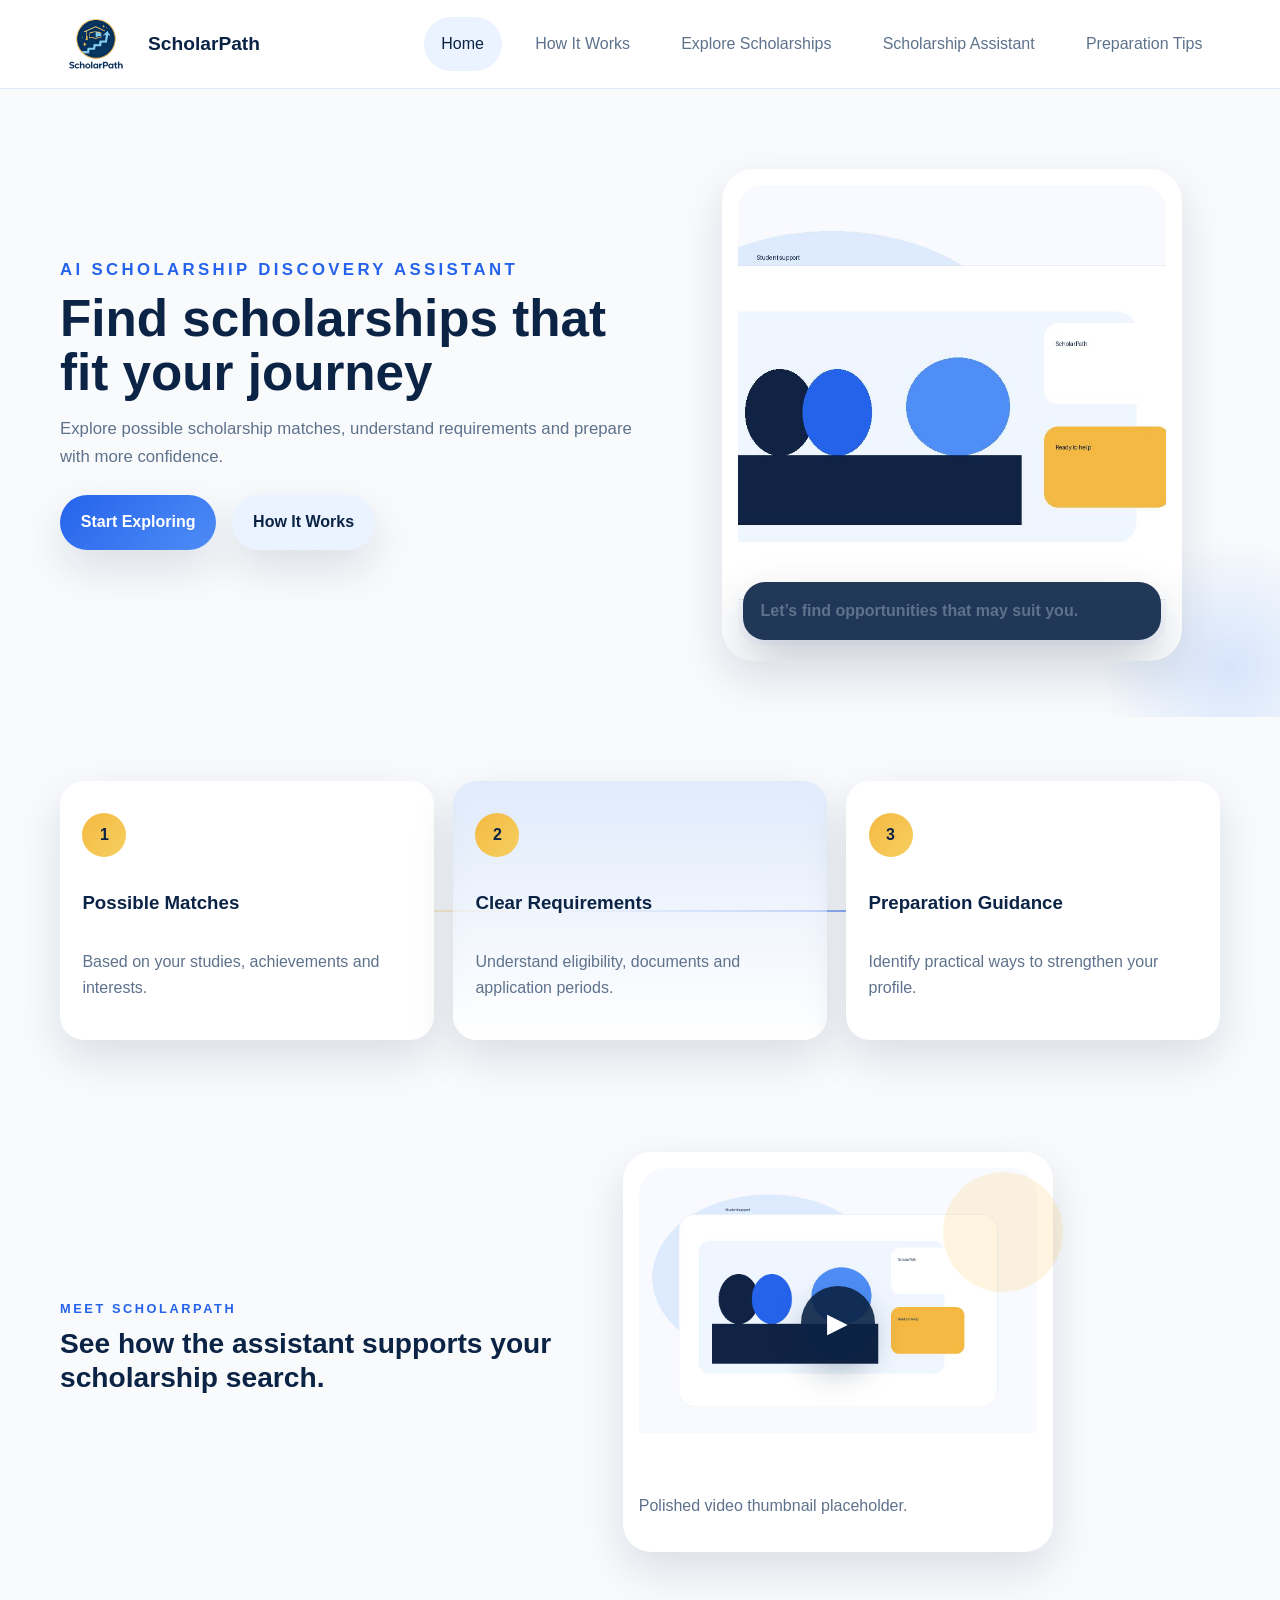
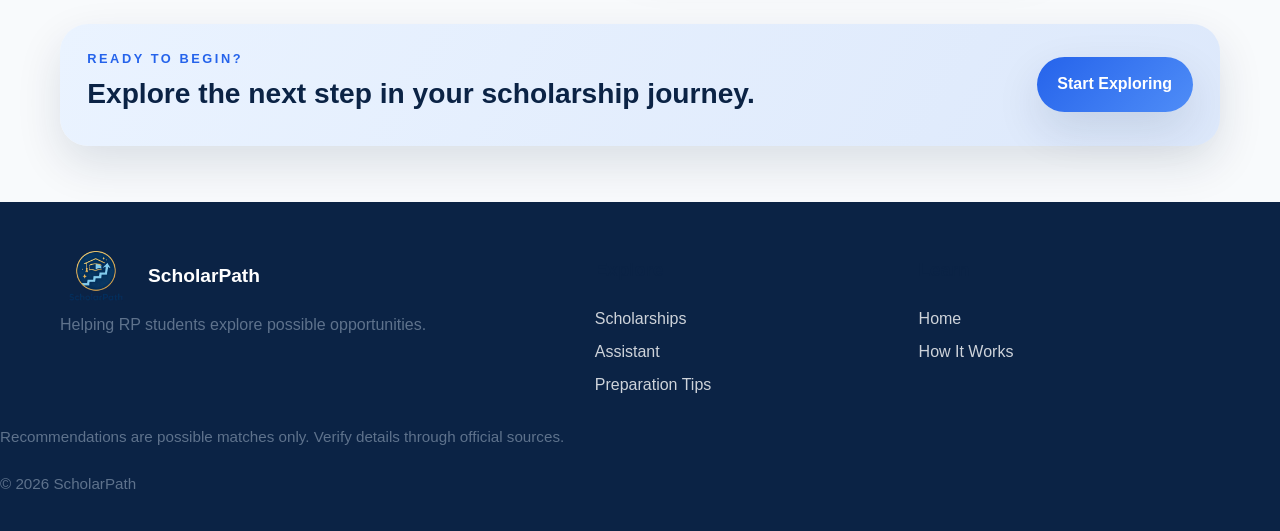
==== index.html @ 494df1a6 "Initial ScholarPath website" ====
<!DOCTYPE html>
<html lang="en">
  <head>
    <meta charset="UTF-8" />
    <meta name="viewport" content="width=device-width, initial-scale=1.0" />
    <title>ScholarPath | Home</title>
    <meta name="description" content="ScholarPath is an AI scholarship discovery assistant designed for Republic Polytechnic students." />
    <link rel="stylesheet" href="styles.css" />
  </head>
  <body>
    <a class="skip-link" href="#main-content">Skip to content</a>
    <header class="site-header">
      <div class="container nav-bar">
        <a href="index.html" class="brand" aria-label="ScholarPath home">
          <img src="assets/logo.png" alt="ScholarPath logo" />
          <span>ScholarPath</span>
        </a>
        <button class="mobile-nav-toggle" aria-label="Toggle navigation" aria-expanded="false" aria-controls="site-nav">
          <span></span><span></span><span></span>
        </button>
        <nav id="site-nav" class="site-nav" aria-label="Main navigation">
          <a href="index.html" class="active">Home</a>
          <a href="how-it-works.html">How It Works</a>
          <a href="scholarships.html">Explore Scholarships</a>
          <a href="assistant.html">Scholarship Assistant</a>
          <a href="tips.html">Preparation Tips</a>
        </nav>
      </div>
    </header>

    <main id="main-content">
      <section class="hero">
        <div class="container hero-grid">
          <div class="hero-copy reveal">
            <p class="eyebrow">AI SCHOLARSHIP DISCOVERY ASSISTANT</p>
            <h1>Find scholarships that fit your journey</h1>
            <p>Explore possible scholarship matches, understand requirements and prepare with more confidence.</p>
            <div class="hero-actions">
              <a class="btn btn-primary" href="assistant.html">Start Exploring</a>
              <a class="btn btn-secondary" href="how-it-works.html">How It Works</a>
            </div>
          </div>
          <div class="hero-media reveal">
            <div class="hero-image-card">
              <img src="assets/hero-students.jpg" alt="Students reviewing scholarship guidance in a calm learning space" />
              <div class="chat-overlay">
                <p>Let’s find opportunities that may suit you.</p>
              </div>
            </div>
          </div>
        </div>
      </section>

      <section class="section journey-section">
        <div class="container journey-flow reveal">
          <div class="journey-step">
            <span class="journey-number">1</span>
            <h3>Possible Matches</h3>
            <p>Based on your studies, achievements and interests.</p>
          </div>
          <div class="journey-step journey-highlight">
            <span class="journey-number">2</span>
            <h3>Clear Requirements</h3>
            <p>Understand eligibility, documents and application periods.</p>
          </div>
          <div class="journey-step">
            <span class="journey-number">3</span>
            <h3>Preparation Guidance</h3>
            <p>Identify practical ways to strengthen your profile.</p>
          </div>
        </div>
      </section>

      <section class="section assistant-spotlight">
        <div class="container assistant-showcase">
          <div class="assistant-copy reveal">
            <p class="eyebrow">Meet ScholarPath</p>
            <h2>See how the assistant supports your scholarship search.</h2>
          </div>
          <div class="assistant-preview-card large-preview reveal">
            <div class="preview-media video-card-placeholder">
              <img src="assets/hero-students.jpg" alt="Placeholder for ScholarPath introduction video" />
              <div class="play-button" aria-hidden="true">▶</div>
            </div>
            <div class="preview-caption">
              <p>Polished video thumbnail placeholder.</p>
            </div>
            <!-- HeyGen video embed will be inserted here -->
          </div>
        </div>
      </section>

      <section class="section cta-section">
        <div class="container cta-panel reveal">
          <div>
            <p class="eyebrow">Ready to begin?</p>
            <h2>Explore the next step in your scholarship journey.</h2>
          </div>
          <a class="btn btn-primary" href="assistant.html">Start Exploring</a>
        </div>
      </section>
    </main>

    <footer class="site-footer">
      <div class="container footer-content">
        <div class="footer-brand">
          <a href="index.html" class="brand brand-footer" aria-label="ScholarPath home">
            <img src="assets/logo.png" alt="ScholarPath logo" />
            <span>ScholarPath</span>
          </a>
          <p>Helping RP students explore possible opportunities.</p>
        </div>
        <div class="footer-links">
          <h3>Explore</h3>
          <a href="scholarships.html">Scholarships</a>
          <a href="assistant.html">Assistant</a>
          <a href="tips.html">Preparation Tips</a>
        </div>
        <div class="footer-links">
          <h3>Learn</h3>
          <a href="index.html">Home</a>
          <a href="how-it-works.html">How It Works</a>
        </div>
      </div>
      <div class="footer-bottom">
        <p>Recommendations are possible matches only. Verify details through official sources.</p>
        <p>© 2026 ScholarPath</p>
      </div>
    </footer>

    <script src="script.js"></script>
  </body>
</html>
---- styles.css ----
:root {
  --navy: #0B2345;
  --blue: #2563EB;
  --secondary-blue: #4F8DF7;
  --light-blue: #EAF3FF;
  --gold: #F4B942;
  --page-bg: #F8FAFC;
  --white: #FFFFFF;
  --text: #17324B;
  --muted: #5E728C;
  --shadow: 0 18px 45px rgba(11, 35, 69, 0.12);
  --radius: 24px;
  --radius-sm: 16px;
  --border: rgba(37, 99, 235, 0.15);
}

* {
  box-sizing: border-box;
}

html {
  scroll-behavior: smooth;
}

body {
  margin: 0;
  font-family: "Segoe UI", Tahoma, Geneva, Verdana, sans-serif;
  line-height: 1.65;
  color: var(--text);
  background: var(--page-bg);
  overflow-x: hidden;
}

img {
  max-width: 100%;
  display: block;
}

a {
  color: inherit;
  text-decoration: none;
}

button,
a {
  font: inherit;
}

button {
  border: none;
  background: none;
  cursor: pointer;
}

:focus-visible {
  outline: 3px solid var(--gold);
  outline-offset: 3px;
}

.skip-link {
  position: absolute;
  left: -999px;
  top: 0;
  background: var(--navy);
  color: var(--white);
  padding: 0.75rem 1rem;
  z-index: 200;
}

.skip-link:focus {
  left: 1rem;
  top: 1rem;
}

.container {
  width: min(1160px, calc(100% - 2rem));
  margin: 0 auto;
}

/* Header and navigation */
.site-header {
  position: sticky;
  top: 0;
  z-index: 100;
  background: rgba(255, 255, 255, 0.96);
  backdrop-filter: blur(10px);
  border-bottom: 1px solid var(--border);
}

.nav-bar {
  display: flex;
  align-items: center;
  justify-content: space-between;
  min-height: 76px;
  gap: 1rem;
}

.brand {
  display: flex;
  align-items: center;
  gap: 0.75rem;
  font-weight: 700;
  font-size: 1.1rem;
  color: var(--navy);
}

.brand img {
  width: 42px;
  height: 42px;
}

.site-nav {
  display: flex;
  gap: 0.5rem;
  align-items: center;
}

.site-nav a {
  padding: 0.6rem 0.9rem;
  border-radius: 999px;
  color: var(--muted);
  transition: all 0.2s ease;
}

.site-nav a:hover,
.site-nav a.active {
  background: var(--light-blue);
  color: var(--navy);
}

.mobile-nav-toggle {
  display: none;
  border: 0;
  background: transparent;
  padding: 0.25rem;
  cursor: pointer;
}

.mobile-nav-toggle span {
  display: block;
  width: 24px;
  height: 2px;
  background: var(--navy);
  margin: 5px 0;
}

/* Buttons */
.btn {
  display: inline-flex;
  align-items: center;
  justify-content: center;
  padding: 0.9rem 1.3rem;
  border-radius: 999px;
  font-weight: 600;
  transition: transform 0.2s ease, box-shadow 0.2s ease, background 0.2s ease;
  box-shadow: var(--shadow);
}

.btn:hover {
  transform: translateY(-2px);
}

.btn-primary {
  background: linear-gradient(135deg, var(--blue), var(--secondary-blue));
  color: var(--white);
}

.btn-secondary {
  background: var(--light-blue);
  color: var(--navy);
}

/* Home page */
.hero,
.page-hero {
  padding: 4.5rem 0 3rem;
  position: relative;
  overflow: hidden;
}

.hero::before,
.page-hero::before {
  content: "";
  position: absolute;
  inset: auto -80px -80px auto;
  width: 260px;
  height: 260px;
  border-radius: 50%;
  background: radial-gradient(circle, rgba(79, 141, 247, 0.2), transparent 70%);
  pointer-events: none;
}

.hero-grid {
  display: grid;
  grid-template-columns: 1.1fr 0.9fr;
  gap: 2rem;
  align-items: center;
}

.hero-copy h1 {
  font-size: clamp(2.2rem, 4vw, 3.4rem);
  margin: 0 0 1rem;
  line-height: 1.05;
  color: var(--navy);
}

.hero-copy p {
  font-size: 1.05rem;
  max-width: 640px;
}

.hero-actions {
  display: flex;
  flex-wrap: wrap;
  gap: 1rem;
  margin: 1.5rem 0;
}

.trust-row {
  display: flex;
  flex-wrap: wrap;
  gap: 0.8rem;
  margin-top: 1.2rem;
}

.trust-pill {
  display: inline-flex;
  align-items: center;
  gap: 0.45rem;
  padding: 0.6rem 0.8rem;
  border-radius: 999px;
  background: rgba(255, 255, 255, 0.85);
  color: var(--navy);
  box-shadow: 0 10px 24px rgba(11, 35, 69, 0.06);
}

.trust-pill svg,
.icon-inline svg,
.icon-circle svg,
.icon-wrap svg,
.category-icon svg {
  width: 18px;
  height: 18px;
  fill: none;
  stroke: currentColor;
  stroke-width: 1.8;
  stroke-linecap: round;
  stroke-linejoin: round;
}

.icon-inline,
.icon-circle {
  display: inline-flex;
  align-items: center;
  justify-content: center;
  color: inherit;
  flex-shrink: 0;
}

.icon-inline {
  width: 1.1rem;
  height: 1.1rem;
}

.icon-circle {
  width: 2.6rem;
  height: 2.6rem;
  border-radius: 999px;
  background: var(--light-blue);
  color: var(--blue);
}

.reveal {
  opacity: 0;
  transform: translateY(18px);
  transition: opacity 0.6s ease, transform 0.6s ease;
}

.reveal.visible {
  opacity: 1;
  transform: translateY(0);
}

.hero-visual {
  display: flex;
  justify-content: center;
}

.assistant-preview-card {
  width: min(100%, 430px);
  padding: 1.4rem;
  border-radius: 28px;
  background: linear-gradient(135deg, var(--navy), var(--blue));
  color: var(--white);
  box-shadow: var(--shadow);
  position: relative;
}

.assistant-preview-card::after {
  content: "";
  position: absolute;
  inset: 20px -10px auto auto;
  width: 120px;
  height: 120px;
  border-radius: 50%;
  background: rgba(244, 185, 66, 0.16);
}

.assistant-preview-header {
  display: flex;
  align-items: center;
  gap: 0.8rem;
  margin-bottom: 1rem;
}

.assistant-avatar {
  width: 48px;
  height: 48px;
  border-radius: 50%;
  background: var(--gold);
  color: var(--navy);
  display: grid;
  place-items: center;
  font-weight: 700;
  font-size: 1.1rem;
}

.assistant-preview-header h2 {
  margin: 0;
  color: var(--white);
  font-size: 1.15rem;
}

.assistant-preview-header p {
  margin: 0;
  color: rgba(255, 255, 255, 0.75);
}

.preview-bubble {
  background: rgba(255, 255, 255, 0.2);
  border: 1px solid rgba(255, 255, 255, 0.2);
  border-radius: 20px;
  padding: 1rem;
  margin-bottom: 1rem;
  line-height: 1.5;
}

.preview-options {
  display: flex;
  flex-wrap: wrap;
  gap: 0.7rem;
}

.preview-options button {
  padding: 0.5rem 0.85rem;
  border-radius: 999px;
  background: rgba(255, 255, 255, 0.16);
  color: var(--white);
}

.summary-section {
  padding-top: 0.5rem;
}

.summary-grid {
  display: grid;
  grid-template-columns: repeat(3, minmax(0, 1fr));
  gap: 1rem;
}

.summary-card {
  background: var(--white);
  border-radius: var(--radius-sm);
  padding: 1.1rem 1.2rem;
  box-shadow: var(--shadow);
  display: flex;
  flex-direction: column;
  gap: 0.2rem;
}

.summary-card strong {
  color: var(--navy);
}

.section {
  padding: 3.5rem 0;
}

.section-alt {
  background: linear-gradient(180deg, rgba(234, 243, 255, 0.65), rgba(248, 250, 252, 0.9));
}

.section-heading {
  margin-bottom: 1.4rem;
}

.section-heading.center {
  text-align: center;
  max-width: 760px;
  margin-inline: auto;
}

.eyebrow {
  text-transform: uppercase;
  letter-spacing: 0.2em;
  font-size: 0.8rem;
  font-weight: 700;
  color: var(--blue);
  margin-bottom: 0.5rem;
}

h1,
h2,
h3 {
  color: var(--navy);
  line-height: 1.2;
}

h1 {
  font-size: clamp(2rem, 3.1vw, 2.9rem);
  margin: 0 0 1rem;
}

h2 {
  font-size: clamp(1.5rem, 2.2vw, 2.1rem);
  margin: 0 0 0.7rem;
}

p {
  margin-top: 0;
  color: var(--muted);
}

.card-grid {
  display: grid;
  grid-template-columns: repeat(2, minmax(0, 1fr));
  gap: 1.2rem;
}

.card,
.video-card,
.tip-card,
.category-card,
.assistant-guide,
.assistant-panel,
.process-item,
.notice-card {
  background: var(--white);
  border-radius: var(--radius);
  box-shadow: var(--shadow);
}

.card {
  padding: 1.35rem;
  transition: transform 0.2s ease, box-shadow 0.2s ease;
}

.card:hover,
.tip-card:hover,
.category-card:hover {
  transform: translateY(-3px);
  box-shadow: 0 22px 48px rgba(11, 35, 69, 0.16);
}

.feature-card {
  display: flex;
  flex-direction: column;
  gap: 0.7rem;
}

.icon-wrap,
.category-icon {
  width: 44px;
  height: 44px;
  border-radius: 14px;
  display: grid;
  place-items: center;
  background: var(--light-blue);
  color: var(--blue);
}

.intro-video-layout {
  display: grid;
  grid-template-columns: 0.95fr 1.05fr;
  gap: 1.4rem;
  align-items: center;
}

.video-card {
  padding: 1.2rem;
}

.video-placeholder {
  position: relative;
  border-radius: 20px;
  overflow: hidden;
  background: linear-gradient(135deg, var(--light-blue), rgba(79, 141, 247, 0.18));
  padding: 1rem;
  display: grid;
  gap: 0.75rem;
  min-height: 355px;
}

.video-placeholder img {
  border-radius: 18px;
  min-height: 220px;
  object-fit: cover;
}

.play-button {
  position: absolute;
  top: 50%;
  left: 50%;
  transform: translate(-50%, -50%);
  width: 74px;
  height: 74px;
  border-radius: 50%;
  background: rgba(11, 35, 69, 0.9);
  color: var(--white);
  display: grid;
  place-items: center;
  font-size: 1.7rem;
  box-shadow: 0 14px 30px rgba(11, 35, 69, 0.25);
}

.cta-section {
  padding-top: 1rem;
}

.cta-panel {
  display: flex;
  align-items: center;
  justify-content: space-between;
  gap: 1rem;
  padding: 1.5rem 1.7rem;
  border-radius: 28px;
  background: linear-gradient(120deg, var(--light-blue), rgba(79, 141, 247, 0.16));
  box-shadow: var(--shadow);
}

/* Timeline */
.timeline-shell {
  position: relative;
  display: grid;
  gap: 1rem;
}

.timeline-item {
  display: grid;
  grid-template-columns: 72px 1fr;
  gap: 1rem;
  align-items: start;
}

.timeline-number {
  width: 56px;
  height: 56px;
  border-radius: 50%;
  display: grid;
  place-items: center;
  background: linear-gradient(135deg, var(--blue), var(--secondary-blue));
  color: var(--white);
  font-weight: 700;
  margin-top: 0.2rem;
  box-shadow: var(--shadow);
}

.timeline-card {
  padding: 1.2rem 1.3rem;
  border-radius: var(--radius);
  background: var(--white);
  box-shadow: var(--shadow);
}

.chip-row,
.prompt-list {
  display: flex;
  flex-wrap: wrap;
  gap: 0.8rem;
}

.chip {
  display: inline-flex;
  align-items: center;
  padding: 0.6rem 0.9rem;
  border-radius: 999px;
  background: rgba(255,255,255,0.9);
  border: 1px solid var(--border);
  color: var(--navy);
}

.process-panel {
  display: grid;
  gap: 1rem;
}

.process-list {
  display: grid;
  gap: 0.9rem;
}

.process-item {
  padding: 1rem 1.15rem;
}

.notice-card {
  padding: 1rem 1.15rem;
  background: linear-gradient(120deg, rgba(244, 185, 66, 0.16), rgba(234, 243, 255, 0.8));
}

/* Scholarship category cards */
.category-nav {
  display: flex;
  flex-wrap: wrap;
  gap: 0.7rem;
  justify-content: center;
  margin-bottom: 1.5rem;
}

.chip-button {
  padding: 0.7rem 1rem;
  border-radius: 999px;
  background: var(--white);
  color: var(--navy);
  box-shadow: 0 10px 25px rgba(11, 35, 69, 0.08);
}

.chip-button:hover,
.chip-button:focus-visible {
  background: var(--light-blue);
}

.category-grid {
  display: grid;
  grid-template-columns: repeat(2, minmax(0, 1fr));
  gap: 1.2rem;
}

.category-card {
  padding: 1.3rem;
  display: flex;
  flex-direction: column;
  gap: 0.9rem;
}

.category-card.academic-card { background: linear-gradient(135deg, rgba(234,243,255,0.65), rgba(255,255,255,0.95)); }
.category-card.leadership-card { background: linear-gradient(135deg, rgba(255,249,233,0.72), rgba(255,255,255,0.95)); }
.category-card.achievements-card { background: linear-gradient(135deg, rgba(239,246,255,0.75), rgba(255,255,255,0.95)); }
.category-card.financial-card { background: linear-gradient(135deg, rgba(240,249,255,0.8), rgba(255,255,255,0.95)); }
.category-card.career-card { background: linear-gradient(135deg, rgba(235,244,255,0.75), rgba(255,255,255,0.95)); }
.category-card.service-card { background: linear-gradient(135deg, rgba(254,249,195,0.5), rgba(255,255,255,0.95)); }

.factors-box {
  background: rgba(255,255,255,0.82);
  border-radius: 16px;
  padding: 0.8rem 0.95rem;
}

.factors-box h4 {
  margin: 0 0 0.5rem;
  color: var(--navy);
}

.factors-box ul {
  margin: 0;
  padding-left: 1.1rem;
  color: var(--muted);
}

/* Assistant page */
.assistant-layout {
  display: grid;
  grid-template-columns: 0.95fr 1.05fr;
  gap: 1.2rem;
}

.assistant-guide,
.assistant-panel {
  padding: 1.3rem;
}

.checklist-list {
  padding-left: 1.2rem;
  margin: 0 0 1.2rem;
  color: var(--muted);
}

.checklist-list li + li {
  margin-top: 0.45rem;
}

.assistant-panel {
  min-height: 70vh;
  display: flex;
  flex-direction: column;
  background: linear-gradient(180deg, var(--navy), #173a62);
  color: var(--white);
}

.assistant-panel-header {
  display: flex;
  align-items: center;
  gap: 0.8rem;
  margin-bottom: 1rem;
}

.assistant-panel .assistant-avatar {
  background: var(--gold);
}

.assistant-panel h2,
.assistant-panel p {
  color: var(--white);
}

.assistant-placeholder-chat {
  flex: 1;
  display: flex;
  flex-direction: column;
  gap: 0.8rem;
  padding: 0.7rem 0;
}

.chat-bubble {
  max-width: 85%;
  padding: 0.8rem 0.95rem;
  border-radius: 18px;
  background: rgba(255,255,255,0.14);
}

.chat-bubble.outgoing {
  align-self: flex-end;
  background: rgba(244, 185, 66, 0.2);
}

.botpress-badge {
  align-self: flex-start;
  padding: 0.55rem 0.8rem;
  border-radius: 999px;
  background: rgba(255,255,255,0.16);
  color: var(--white);
  font-weight: 600;
}

/* Preparation tips */
.accordion-stack {
  display: grid;
  gap: 1rem;
}

.tip-card {
  padding: 0.2rem 0.2rem 0.2rem 1rem;
}

.accordion-trigger {
  width: 100%;
  display: flex;
  align-items: center;
  gap: 0.9rem;
  padding: 1rem 0;
  text-align: left;
}

.accordion-title {
  display: flex;
  flex-direction: column;
  gap: 0.2rem;
  flex: 1;
}

.accordion-title strong {
  color: var(--navy);
  font-size: 1rem;
}

.accordion-title span {
  color: var(--muted);
  font-size: 0.95rem;
}

.accordion-indicator {
  font-size: 1.3rem;
  color: var(--blue);
  font-weight: 600;
}

.accordion-panel {
  display: none;
  padding: 0 0 1rem 3.4rem;
  color: var(--muted);
}

.tip-card.open .accordion-panel {
  display: block;
}

.tip-card.open .accordion-indicator {
  transform: rotate(45deg);
}

.accordion-panel ul {
  padding-left: 1rem;
  margin: 0 0 0.6rem;
}

.student-example {
  font-style: italic;
  background: var(--light-blue);
  border-radius: 14px;
  padding: 0.8rem 1rem;
  color: var(--navy);
}

.checklist-section {
  margin-top: 2rem;
}

.checklist-grid {
  display: grid;
  grid-template-columns: repeat(2, minmax(0, 1fr));
  gap: 0.8rem;
}

.check-item {
  text-align: left;
  padding: 0.85rem 1rem;
  border-radius: 16px;
  background: var(--white);
  box-shadow: 0 10px 24px rgba(11, 35, 69, 0.06);
  color: var(--navy);
  border: 1px solid rgba(37, 99, 235, 0.12);
}

.check-item.is-checked {
  background: var(--light-blue);
  color: var(--blue);
  text-decoration: line-through;
}

/* Shared editorial layouts */
.hero-media,
.page-media {
  display: flex;
  justify-content: center;
  align-items: center;
}

.hero-image-card,
.image-frame {
  position: relative;
  border-radius: 32px;
  overflow: hidden;
  box-shadow: var(--shadow);
  background: linear-gradient(135deg, rgba(234, 243, 255, 0.95), rgba(255,255,255,0.9));
}

.hero-image-card {
  width: min(100%, 460px);
  padding: 1rem;
}

.hero-image-card img,
.image-frame img {
  width: 100%;
  height: 100%;
  object-fit: cover;
  border-radius: 24px;
}

.hero-image-card img {
  min-height: 420px;
}

.hero-orb {
  position: absolute;
  inset: auto auto -40px -40px;
  width: 180px;
  height: 180px;
  border-radius: 50%;
  background: rgba(244, 185, 66, 0.24);
  filter: blur(4px);
}

.floating-card {
  position: absolute;
  display: inline-flex;
  align-items: center;
  gap: 0.5rem;
  padding: 0.7rem 0.9rem;
  background: rgba(255,255,255,0.95);
  color: var(--navy);
  border-radius: 999px;
  box-shadow: 0 16px 28px rgba(11, 35, 69, 0.12);
  font-size: 0.92rem;
  font-weight: 600;
}

.floating-card-top {
  top: 1.2rem;
  left: 1.2rem;
}

.floating-card-bottom {
  right: 1.2rem;
  bottom: 1.2rem;
}

.split-hero {
  display: grid;
  grid-template-columns: 1fr 0.9fr;
  gap: 1.4rem;
  align-items: center;
}

.page-copy h1 {
  max-width: 600px;
}

.page-media {
  min-height: 320px;
}

.image-frame {
  width: min(100%, 460px);
  aspect-ratio: 4 / 3;
}

.split-section,
.assistant-showcase,
.support-layout {
  display: grid;
  gap: 1.4rem;
}

.split-section {
  grid-template-columns: 0.95fr 1.05fr;
  align-items: start;
}

.benefit-list,
.support-stack {
  display: grid;
  gap: 1rem;
}

.benefit-item,
.support-feature,
.support-card {
  padding: 1.1rem 1.2rem;
  border-radius: var(--radius);
  background: var(--white);
  box-shadow: var(--shadow);
}

.benefit-item {
  display: flex;
  gap: 0.8rem;
  align-items: flex-start;
}

.support-layout {
  grid-template-columns: 0.9fr 1.1fr;
}

.support-feature {
  background: linear-gradient(135deg, rgba(234,243,255,0.84), rgba(255,255,255,0.95));
}

.support-stack {
  grid-template-columns: repeat(2, minmax(0, 1fr));
}

.support-card {
  display: flex;
  flex-direction: column;
  gap: 0.55rem;
}

.assistant-showcase {
  grid-template-columns: 0.95fr 1.05fr;
  align-items: center;
}

.large-preview {
  padding: 1rem;
  background: var(--white);
}

.preview-media {
  position: relative;
  border-radius: 24px;
  overflow: hidden;
  min-height: 310px;
}

.preview-media img {
  width: 100%;
  height: 100%;
  object-fit: cover;
}

.preview-caption {
  padding: 0.95rem 0 0;
}

.status-pill {
  display: inline-flex;
  margin-top: 0.25rem;
  padding: 0.35rem 0.65rem;
  background: rgba(255,255,255,0.16);
  border-radius: 999px;
  font-size: 0.9rem;
}

.choice-row {
  display: flex;
  gap: 0.6rem;
  flex-wrap: wrap;
}

.choice-row button,
.input-preview {
  padding: 0.7rem 0.9rem;
  border-radius: 999px;
  background: rgba(255,255,255,0.15);
  color: var(--white);
  border: 1px solid rgba(255,255,255,0.15);
}

.input-preview {
  margin-top: 0.6rem;
  display: inline-block;
  width: fit-content;
  color: rgba(255,255,255,0.8);
}

.compact-list {
  padding-left: 1.1rem;
  margin-top: 0.8rem;
}

.compact-list li + li {
  margin-top: 0.35rem;
}

.checklist-progress {
  margin: 0.3rem 0 1rem;
  color: var(--blue);
  font-weight: 600;
}

/* Footer */
.site-footer {
  padding: 2rem 0;
  background: var(--navy);
  color: var(--white);
}

.footer-content {
  display: grid;
  gap: 1rem;
  grid-template-columns: 1.2fr 0.8fr 1fr;
  align-items: start;
}

.brand-footer {
  color: var(--white);
}

.footer-links {
  display: flex;
  flex-direction: column;
  gap: 0.4rem;
}

.footer-links a {
  color: rgba(255,255,255,0.8);
}

.footer-note p {
  color: rgba(255,255,255,0.8);
  margin: 0 0 0.5rem;
}

/* Responsive breakpoints */
@media (max-width: 980px) {
  .hero-grid,
  .intro-video-layout,
  .assistant-layout,
  .split-section,
  .assistant-showcase,
  .support-layout,
  .footer-content {
    grid-template-columns: 1fr;
  }

  .summary-grid,
  .card-grid,
  .category-grid,
  .checklist-grid,
  .support-stack {
    grid-template-columns: 1fr 1fr;
  }

  .cta-panel {
    flex-direction: column;
    align-items: flex-start;
  }
}

@media (max-width: 760px) {
  .mobile-nav-toggle {
    display: block;
  }

  .site-nav {
    display: none;
    position: absolute;
    top: 76px;
    left: 1rem;
    right: 1rem;
    background: var(--white);
    border-radius: 16px;
    box-shadow: var(--shadow);
    padding: 0.75rem;
    flex-direction: column;
    align-items: flex-start;
  }

  .site-nav.open {
    display: flex;
  }

  .hero,
  .page-hero {
    padding-top: 3rem;
  }

  .hero-grid,
  .summary-grid,
  .card-grid,
  .category-grid,
  .checklist-grid,
  .support-stack,
  .split-hero {
    grid-template-columns: 1fr;
  }

  .timeline-item {
    grid-template-columns: 1fr;
  }

  .timeline-number {
    margin-bottom: 0.3rem;
  }

  .accordion-panel {
    padding-left: 0.2rem;
  }

  .assistant-panel {
    min-height: 56vh;
  }
}

@media (max-width: 420px) {
  .container {
    width: min(100% - 1rem, 1160px);
  }

  .hero-actions {
    flex-direction: column;
  }

  .floating-card {
    position: static;
    margin-top: 0.75rem;
  }
}

/* ScholarPath visual identity updates */
.nav-bar {
  min-height: 88px;
  gap: 1.2rem;
}

.brand {
  gap: 1rem;
  font-size: 1.2rem;
}

.brand img {
  width: 72px;
  height: 72px;
}

.site-nav {
  gap: 1rem;
}

.site-nav a {
  padding: 0.85rem 1.1rem;
}

.hero,
.page-hero {
  padding: 5rem 0 3.5rem;
}

.hero-grid,
.split-hero {
  display: grid;
  grid-template-columns: 1.05fr minmax(380px, 0.95fr);
  gap: 2rem;
  align-items: center;
}

.hero-image-card {
  position: relative;
  border-radius: 32px;
  overflow: hidden;
  box-shadow: var(--shadow);
  background: var(--white);
}

.hero-image-card img {
  width: 100%;
  height: 100%;
  min-height: 460px;
  object-fit: cover;
}

.chat-overlay {
  position: absolute;
  left: 1.3rem;
  right: 1.3rem;
  bottom: 1.3rem;
  border-radius: 22px;
  background: rgba(11, 35, 69, 0.9);
  color: var(--white);
  padding: 1rem 1.1rem;
  box-shadow: 0 24px 50px rgba(11, 35, 69, 0.24);
}

.chat-overlay p {
  margin: 0;
  font-weight: 600;
}

.journey-section {
  padding-top: 4rem;
}

.journey-flow {
  display: grid;
  grid-template-columns: repeat(3, minmax(0, 1fr));
  gap: 1.2rem;
  position: relative;
  align-items: stretch;
}

.journey-flow::before {
  content: "";
  position: absolute;
  left: 8%;
  right: 8%;
  top: 50%;
  height: 2px;
  background: linear-gradient(90deg, var(--gold), transparent 40%, var(--blue));
  transform: translateY(-50%);
  z-index: 0;
}

.journey-step {
  position: relative;
  padding: 2rem 1.4rem 1.4rem;
  background: var(--white);
  border-radius: var(--radius);
  box-shadow: var(--shadow);
  z-index: 1;
  display: flex;
  flex-direction: column;
  gap: 1rem;
}

.journey-step:nth-child(1) {
  align-self: start;
}

.journey-step:nth-child(3) {
  align-self: end;
}

.journey-number {
  width: 44px;
  height: 44px;
  border-radius: 50%;
  display: grid;
  place-items: center;
  background: linear-gradient(135deg, var(--gold), #f6cf60);
  color: var(--navy);
  font-weight: 700;
}

.journey-highlight {
  background: linear-gradient(180deg, rgba(79, 141, 247, 0.14), rgba(255, 255, 255, 0.96));
}

.page-media .image-frame.document-hero::before {
  content: "📄";
  position: absolute;
  top: 1rem;
  left: 1rem;
  width: 3.4rem;
  height: 3.4rem;
  display: grid;
  place-items: center;
  border-radius: 18px;
  background: rgba(244, 185, 66, 0.16);
  font-size: 1.5rem;
  color: var(--gold);
}

.page-media .image-frame {
  position: relative;
}

.category-large-grid {
  display: grid;
  grid-template-columns: repeat(2, minmax(0, 1fr));
  gap: 1.2rem;
  margin-bottom: 1.4rem;
}

.category-small-grid {
  display: grid;
  grid-template-columns: repeat(2, minmax(0, 1fr));
  gap: 1rem;
}

.category-card {
  padding: 1.5rem;
  border-radius: 28px;
  background: var(--white);
  box-shadow: var(--shadow);
  display: flex;
  flex-direction: column;
  gap: 1rem;
}

.category-large {
  min-height: 280px;
}

.card-eyebrow {
  text-transform: uppercase;
  letter-spacing: 0.18em;
  font-size: 0.75rem;
  font-weight: 700;
  color: var(--blue);
}

.tag-row {
  display: flex;
  flex-wrap: wrap;
  gap: 0.6rem;
}

.tag-pill {
  padding: 0.5rem 0.8rem;
  border-radius: 999px;
  background: rgba(79, 141, 247, 0.13);
  color: var(--navy);
  font-size: 0.92rem;
}

.assistant-guide {
  display: flex;
  flex-direction: column;
  gap: 1.2rem;
}

.checklist-list {
  list-style: none;
  margin: 0;
  padding: 0;
  display: grid;
  gap: 1rem;
}

.checklist-list li {
  position: relative;
  padding: 1.1rem 1.2rem 1.1rem 3rem;
  border-radius: 22px;
  background: var(--white);
  box-shadow: var(--shadow);
  color: var(--navy);
  font-weight: 600;
}

.checklist-list li::before {
  content: "✔";
  position: absolute;
  left: 1rem;
  top: 50%;
  transform: translateY(-50%);
  color: var(--gold);
  font-weight: 700;
}

.assistant-panel {
  min-height: 460px;
}

.assistant-placeholder-chat {
  margin-top: 1rem;
}

.chat-bubble {
  max-width: 78%;
  padding: 1rem 1.1rem;
  border-radius: 24px;
  background: rgba(255, 255, 255, 0.18);
  color: var(--white);
  line-height: 1.5;
}

.pathway-grid {
  display: grid;
  gap: 1rem;
  grid-template-columns: repeat(2, minmax(0, 1fr));
}

.step-panel {
  display: grid;
  gap: 0.9rem;
  padding: 1.2rem 1.3rem;
  border-radius: 28px;
  background: var(--white);
  box-shadow: var(--shadow);
}

.step-number {
  width: 46px;
  height: 46px;
  border-radius: 50%;
  display: grid;
  place-items: center;
  background: linear-gradient(135deg, var(--gold), #f5d77c);
  color: var(--navy);
  font-weight: 700;
}

.profile-chip {
  display: inline-flex;
  padding: 0.65rem 0.95rem;
  border-radius: 999px;
  background: rgba(255, 255, 255, 0.92);
  border: 1px solid rgba(37, 99, 235, 0.14);
  color: var(--navy);
}

.video-card-placeholder {
  position: relative;
  overflow: hidden;
  border-radius: 28px;
  min-height: 310px;
}

.video-card-placeholder img {
  width: 100%;
  height: 100%;
  object-fit: cover;
}

.video-card-placeholder .play-button {
  position: absolute;
  top: 50%;
  left: 50%;
  transform: translate(-50%, -50%);
}

.chat-bubble.outgoing {
  align-self: flex-end;
  background: rgba(244, 185, 66, 0.22);
}

.botpress-note {
  margin-top: 1.2rem;
  color: rgba(255, 255, 255, 0.85);
  font-size: 0.95rem;
}

.accordion-number {
  width: 44px;
  height: 44px;
  border-radius: 50%;
  display: grid;
  place-items: center;
  background: linear-gradient(135deg, var(--gold), #f6d08f);
  color: var(--navy);
  font-weight: 700;
}

.tip-card {
  background: rgba(255, 255, 255, 0.94);
}

.accordion-trigger {
  width: 100%;
  padding: 1.2rem 1.25rem;
  border-radius: 26px;
  background: var(--white);
}

.accordion-title strong {
  font-size: 1rem;
}

.accordion-panel {
  padding: 0 0 1rem 3.7rem;
}

.student-example {
  margin: 0.8rem 0 0;
  padding: 0.9rem 1rem;
  background: rgba(234, 243, 255, 0.92);
  border-radius: 18px;
  color: var(--navy);
}

.site-footer {
  padding: 2.4rem 0 1.2rem;
}

.footer-content {
  display: grid;
  gap: 1.4rem;
  grid-template-columns: 1.7fr 1fr 1fr;
}

.footer-bottom {
  margin-top: 1.6rem;
  display: flex;
  flex-direction: column;
  gap: 0.45rem;
  color: rgba(255, 255, 255, 0.82);
  font-size: 0.95rem;
}

@media (max-width: 980px) {
  .hero-grid,
  .split-hero,
  .assistant-layout,
  .pathway-grid,
  .journey-flow,
  .category-large-grid,
  .category-small-grid,
  .footer-content {
    grid-template-columns: 1fr;
  }

  .journey-flow::before {
    display: none;
  }
}

@media (max-width: 760px) {
  .brand img {
    width: 48px;
    height: 48px;
  }

  .nav-bar {
    min-height: 76px;
  }

  .site-nav a {
    padding: 0.75rem 0.95rem;
  }

  .hero,
  .page-hero {
    padding-top: 3rem;
  }

  .checklist-list li::before {
    left: 0.9rem;
  }
}
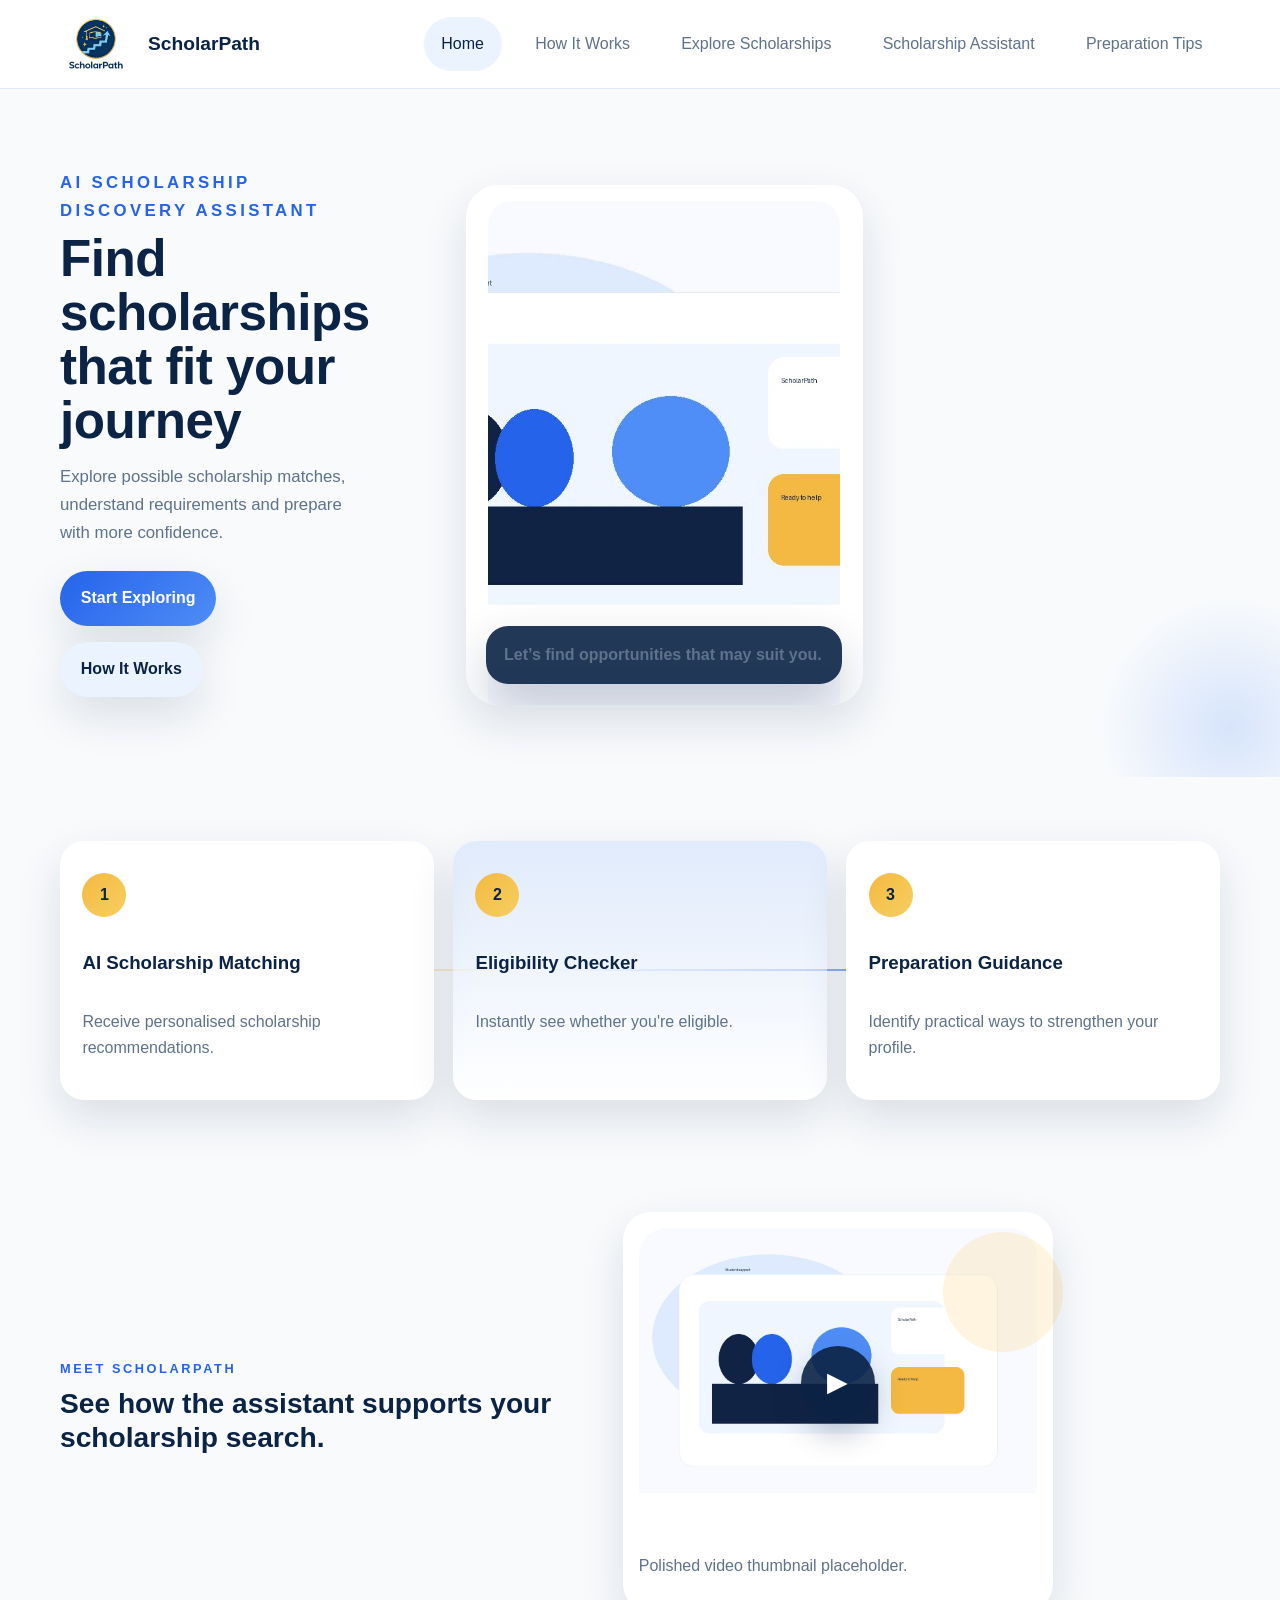
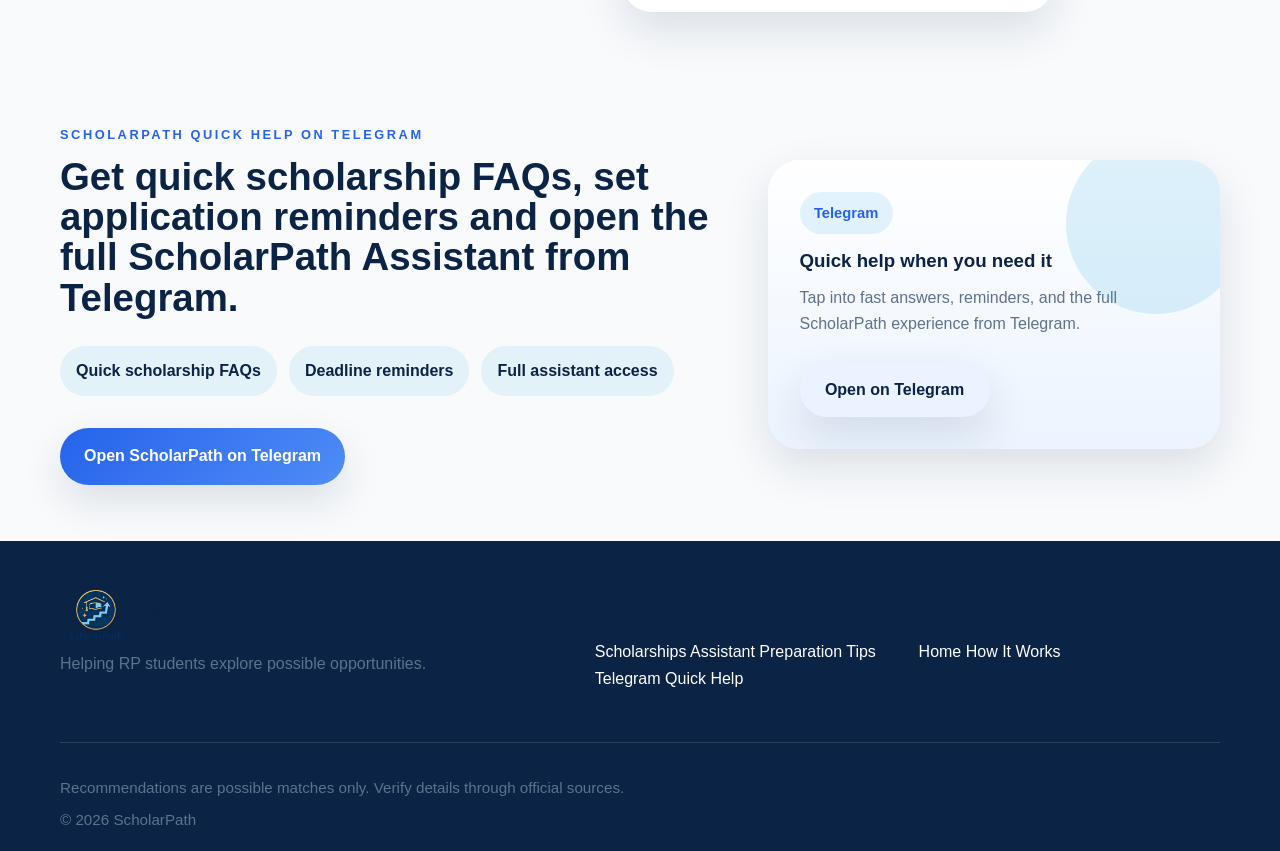
==== commit 756745d6: "Update assistant page Telegram strip and footer layout" ====
--- a/index.html
+++ b/index.html
@@ -47,6 +47,7 @@
                 <p>Let’s find opportunities that may suit you.</p>
               </div>
             </div>
+            
           </div>
         </div>
       </section>
@@ -55,13 +56,13 @@
         <div class="container journey-flow reveal">
           <div class="journey-step">
             <span class="journey-number">1</span>
-            <h3>Possible Matches</h3>
-            <p>Based on your studies, achievements and interests.</p>
+            <h3>AI Scholarship Matching</h3>
+            <p>Receive personalised scholarship recommendations.</p>
           </div>
           <div class="journey-step journey-highlight">
             <span class="journey-number">2</span>
-            <h3>Clear Requirements</h3>
-            <p>Understand eligibility, documents and application periods.</p>
+            <h3>Eligibility Checker</h3>
+            <p>Instantly see whether you're eligible.</p>
           </div>
           <div class="journey-step">
             <span class="journey-number">3</span>
@@ -90,13 +91,26 @@
         </div>
       </section>
 
-      <section class="section cta-section">
-        <div class="container cta-panel reveal">
-          <div>
-            <p class="eyebrow">Ready to begin?</p>
-            <h2>Explore the next step in your scholarship journey.</h2>
+      <section class="section telegram-promo-section reveal">
+        <div class="container telegram-promo-shell">
+          <div class="telegram-promo-copy">
+            <p class="eyebrow">ScholarPath Quick Help on Telegram</p>
+            <h2>Get quick scholarship FAQs, set application reminders and open the full ScholarPath Assistant from Telegram.</h2>
+            <div class="telegram-features">
+              <span>Quick scholarship FAQs</span>
+              <span>Deadline reminders</span>
+              <span>Full assistant access</span>
+            </div>
+            <a class="btn btn-primary btn-telegram" href="https://t.me/ScholarPathHelpBot" target="_blank" rel="noopener noreferrer">Open ScholarPath on Telegram</a>
           </div>
-          <a class="btn btn-primary" href="assistant.html">Start Exploring</a>
+          <div class="telegram-promo-panel">
+            <div class="telegram-card">
+              <div class="telegram-card-badge">Telegram</div>
+              <h3>Quick help when you need it</h3>
+              <p>Tap into fast answers, reminders, and the full ScholarPath experience from Telegram.</p>
+              <a class="btn btn-secondary btn-telegram-small" href="https://t.me/ScholarPathHelpBot" target="_blank" rel="noopener noreferrer">Open on Telegram</a>
+            </div>
+          </div>
         </div>
       </section>
     </main>
@@ -115,16 +129,17 @@
           <a href="scholarships.html">Scholarships</a>
           <a href="assistant.html">Assistant</a>
           <a href="tips.html">Preparation Tips</a>
+          <a href="https://t.me/ScholarPathHelpBot" target="_blank" rel="noopener noreferrer">Telegram Quick Help</a>
         </div>
         <div class="footer-links">
           <h3>Learn</h3>
           <a href="index.html">Home</a>
           <a href="how-it-works.html">How It Works</a>
         </div>
-      </div>
-      <div class="footer-bottom">
-        <p>Recommendations are possible matches only. Verify details through official sources.</p>
-        <p>© 2026 ScholarPath</p>
+        <div class="footer-bottom">
+          <p>Recommendations are possible matches only. Verify details through official sources.</p>
+          <p>© 2026 ScholarPath</p>
+        </div>
       </div>
     </footer>
 
--- a/styles.css
+++ b/styles.css
@@ -192,9 +192,24 @@
 
 .hero-grid {
   display: grid;
-  grid-template-columns: 1.1fr 0.9fr;
-  gap: 2rem;
-  align-items: center;
+  /* Give more horizontal room to the left (text) column so headings don't wrap too tightly */
+  grid-template-columns: 1.4fr 0.6fr;
+  gap: 5rem;
+  align-items: center;
+}
+
+.hero-copy {
+  padding-right: 1rem;
+  max-width: 720px;
+}
+
+.hero-copy h1 {
+  line-height: 1.08;
+  letter-spacing: -0.01em;
+}
+
+.hero-copy p {
+  max-width: 700px;
 }
 
 .hero-copy h1 {
@@ -214,6 +229,29 @@
   flex-wrap: wrap;
   gap: 1rem;
   margin: 1.5rem 0;
+}
+
+.hero-flow-icons {
+  display: flex;
+  flex-wrap: wrap;
+  gap: 0.9rem;
+  margin: 1.5rem 0;
+}
+
+.flow-pill {
+  display: inline-flex;
+  align-items: center;
+  gap: 0.75rem;
+  padding: 0.85rem 1rem;
+  border-radius: 999px;
+  background: rgba(79, 141, 247, 0.14);
+  color: var(--navy);
+  font-size: 0.95rem;
+}
+
+.flow-pill img {
+  width: 24px;
+  height: 24px;
 }
 
 .trust-row {
@@ -538,6 +576,243 @@
   box-shadow: var(--shadow);
 }
 
+.telegram-promo-section {
+  padding: 3.5rem 0;
+}
+
+.telegram-promo-shell {
+  display: grid;
+  grid-template-columns: minmax(0, 1.2fr) minmax(320px, 0.8fr);
+  gap: 2rem;
+  align-items: center;
+}
+
+.telegram-promo-copy {
+  max-width: 680px;
+}
+
+.telegram-promo-copy h2 {
+  margin-top: 0.75rem;
+  max-width: 680px;
+  font-size: clamp(2rem, 3vw, 2.8rem);
+  line-height: 1.05;
+}
+
+.telegram-features {
+  display: flex;
+  flex-wrap: wrap;
+  gap: 0.75rem;
+  margin: 1.75rem 0 2rem;
+}
+
+.telegram-features span {
+  display: inline-flex;
+  align-items: center;
+  padding: 0.75rem 1rem;
+  border-radius: 999px;
+  background: rgba(46, 165, 224, 0.1);
+  color: var(--navy);
+  font-weight: 600;
+}
+
+.btn-telegram {
+  display: inline-flex;
+  align-items: center;
+  gap: 0.65rem;
+  padding: 0.95rem 1.5rem;
+  border-radius: 999px;
+  background: linear-gradient(135deg, var(--blue), var(--secondary-blue));
+  color: var(--white);
+  box-shadow: 0 16px 40px rgba(11, 35, 69, 0.12);
+}
+
+.btn-telegram svg,
+.btn-telegram-small svg {
+  width: 1em;
+  height: 1em;
+  fill: currentColor;
+}
+
+.telegram-promo-panel {
+  position: relative;
+}
+
+.telegram-card {
+  position: relative;
+  padding: 2rem;
+  border-radius: 32px;
+  background: linear-gradient(180deg, rgba(255,255,255,0.98), rgba(234,243,255,0.9));
+  box-shadow: var(--shadow);
+  overflow: hidden;
+}
+
+.telegram-card::before {
+  content: "";
+  position: absolute;
+  top: -26px;
+  right: -26px;
+  width: 180px;
+  height: 180px;
+  border-radius: 50%;
+  background: rgba(46, 165, 224, 0.16);
+}
+
+.telegram-card-badge {
+  display: inline-flex;
+  align-items: center;
+  gap: 0.35rem;
+  margin-bottom: 1rem;
+  padding: 0.55rem 0.9rem;
+  border-radius: 999px;
+  background: rgba(46, 165, 224, 0.12);
+  color: var(--blue);
+  font-size: 0.92rem;
+  font-weight: 700;
+}
+
+.telegram-card h3 {
+  margin: 0 0 0.8rem;
+  color: var(--navy);
+}
+
+.telegram-card p {
+  margin: 0 0 1.6rem;
+  color: var(--muted);
+  max-width: 520px;
+}
+
+.btn-telegram-small {
+  display: inline-flex;
+  align-items: center;
+  justify-content: center;
+  gap: 0.55rem;
+  padding: 0.85rem 1.25rem;
+  border-radius: 999px;
+  background: var(--light-blue);
+  color: var(--navy);
+  min-width: 190px;
+}
+
+.telegram-strip-section {
+  padding: 1.5rem 0 4.5rem;
+}
+
+.telegram-strip {
+  display: grid;
+  grid-template-columns: auto minmax(0, 1fr) auto;
+  gap: 1.5rem;
+  align-items: center;
+  padding: 1.25rem 1.5rem;
+  border-radius: 26px;
+  background: #f8fbff;
+  box-shadow: 0 18px 38px rgba(11, 35, 69, 0.07);
+  border-left: 4px solid var(--gold);
+}
+
+.telegram-strip-icon {
+  width: 64px;
+  height: 64px;
+  display: grid;
+  place-items: center;
+  border-radius: 20px;
+  background: rgba(46, 165, 224, 0.15);
+  color: var(--blue);
+}
+
+.telegram-strip-icon svg {
+  width: 1.4rem;
+  height: 1.4rem;
+  fill: currentColor;
+}
+
+.telegram-strip-copy h2 {
+  margin: 0.45rem 0 0.65rem;
+  color: var(--navy);
+  font-size: clamp(1.45rem, 2vw, 1.85rem);
+}
+
+.telegram-strip-copy p {
+  margin: 0;
+  color: rgba(14, 38, 72, 0.9);
+  max-width: 640px;
+}
+
+.telegram-strip-action {
+  justify-self: end;
+}
+
+.btn-telegram-strip {
+  min-width: 210px;
+  padding: 0.95rem 1.4rem;
+}
+
+@media (max-width: 1440px) {
+  .telegram-promo-shell {
+    gap: 1.8rem;
+  }
+}
+
+@media (max-width: 1024px) {
+  .telegram-promo-shell {
+    grid-template-columns: 1fr;
+  }
+
+  .telegram-promo-panel {
+    order: -1;
+  }
+}
+
+@media (max-width: 768px) {
+  .telegram-card {
+    padding: 1.6rem;
+  }
+
+  .telegram-card::before {
+    width: 130px;
+    height: 130px;
+    top: -18px;
+    right: -18px;
+  }
+
+  .telegram-strip {
+    grid-template-columns: 1fr;
+    text-align: center;
+    padding: 1.4rem 1.2rem;
+  }
+
+  .telegram-strip-icon {
+    justify-self: center;
+  }
+
+  .telegram-strip-action {
+    justify-self: center;
+  }
+
+  .btn-telegram-strip {
+    width: 100%;
+    max-width: 320px;
+  }
+}
+
+@media (max-width: 575px) {
+  .telegram-features {
+    flex-direction: column;
+    gap: 0.75rem;
+  }
+
+  .telegram-card,
+  .telegram-access-card {
+    border-radius: 24px;
+    padding: 1.35rem;
+  }
+
+  .btn-telegram,
+  .btn-telegram-small {
+    width: 100%;
+    justify-content: center;
+  }
+}
+
 /* Timeline */
 .timeline-shell {
   position: relative;
@@ -742,6 +1017,70 @@
   font-weight: 600;
 }
 
+/* Botpress chat widget styles */
+.chat-cta {
+  display: inline-flex;
+  align-items: center;
+  justify-content: center;
+  gap: 0.6rem;
+  background: linear-gradient(135deg, var(--blue), var(--secondary-blue));
+  color: var(--white);
+  padding: 0.85rem 1.25rem;
+  border-radius: 12px;
+  box-shadow: 0 14px 36px rgba(11,35,69,0.18);
+  font-weight: 700;
+  text-decoration: none;
+  font-size: 1rem;
+}
+
+.chat-iframe-overlay {
+  position: fixed;
+  inset: 0;
+  display: grid;
+  place-items: center;
+  background: rgba(11,35,69,0.45);
+  z-index: 1250;
+}
+
+.chat-iframe-shell {
+  width: min(92%, 920px);
+  max-width: 920px;
+  height: min(85vh, 820px);
+  background: var(--white);
+  border-radius: 14px;
+  box-shadow: 0 22px 60px rgba(11,35,69,0.3);
+  overflow: hidden;
+  position: relative;
+}
+
+.chat-iframe-shell iframe {
+  width: 100%;
+  height: 100%;
+  border: 0;
+  display: block;
+}
+
+.chat-close {
+  position: absolute;
+  top: 10px;
+  right: 10px;
+  background: rgba(11,35,69,0.08);
+  border: none;
+  width: 36px;
+  height: 36px;
+  border-radius: 8px;
+  font-size: 1.05rem;
+  cursor: pointer;
+}
+
+@media (max-width: 640px) {
+  .chat-iframe-shell { width: 100%; height: 78vh; border-radius: 8px; }
+  .chat-cta { width: 100%; font-size: 0.98rem; padding: 0.8rem 1rem; border-radius: 10px; }
+}
+
+.botpress-note { margin-top: 1.25rem; }
+.botpress-note .small-note { margin: 0.5rem 0 0; color: var(--muted); font-size: 0.95rem; }
+
 /* Preparation tips */
 .accordion-stack {
   display: grid;
@@ -843,6 +1182,23 @@
   display: flex;
   justify-content: center;
   align-items: center;
+}
+
+.hero-media {
+  display: grid;
+  grid-template-columns: minmax(300px, 1.2fr) minmax(280px, 1fr);
+  gap: 2rem;
+  align-items: center;
+}
+
+
+
+.hero-side-illustration img {
+  width: 100%;
+  max-width: 440px;
+  border-radius: 28px;
+  box-shadow: var(--shadow);
+  background: rgba(255,255,255,0.9);
 }
 
 .hero-image-card,
@@ -855,8 +1211,8 @@
 }
 
 .hero-image-card {
-  width: min(100%, 460px);
-  padding: 1rem;
+  width: min(100%, 760px);
+  padding: 1rem 1.4rem;
 }
 
 .hero-image-card img,
@@ -868,7 +1224,7 @@
 }
 
 .hero-image-card img {
-  min-height: 420px;
+  min-height: 520px;
 }
 
 .hero-orb {
@@ -907,10 +1263,20 @@
 
 .split-hero {
   display: grid;
-  grid-template-columns: 1fr 0.9fr;
-  gap: 1.4rem;
-  align-items: center;
-}
+   grid-template-columns: 1.5fr 0.5fr;
+   gap: 2.4rem;
+   align-items: center;
+ }
+
+ .split-hero .hero-copy {
+   max-width: 740px;
+   padding-right: 1rem;
+ }
+
+ .split-hero .hero-copy h1 {
+   max-width: 720px;
+   line-height: 1.05;
+ }
 
 .page-copy h1 {
   max-width: 600px;
@@ -1051,35 +1417,73 @@
 
 /* Footer */
 .site-footer {
-  padding: 2rem 0;
+  padding: 3.5rem 0 2.5rem;
   background: var(--navy);
   color: var(--white);
 }
 
 .footer-content {
   display: grid;
-  gap: 1rem;
-  grid-template-columns: 1.2fr 0.8fr 1fr;
+  gap: 2rem;
+  grid-template-columns: repeat(3, minmax(0, 1fr));
   align-items: start;
 }
 
-.brand-footer {
+.footer-column h3 {
+  margin-bottom: 1rem;
   color: var(--white);
 }
 
-.footer-links {
-  display: flex;
-  flex-direction: column;
-  gap: 0.4rem;
-}
-
-.footer-links a {
-  color: rgba(255,255,255,0.8);
-}
-
-.footer-note p {
-  color: rgba(255,255,255,0.8);
-  margin: 0 0 0.5rem;
+.footer-column p,
+.footer-column li,
+.footer-column a {
+  color: rgba(255, 255, 255, 0.8);
+  line-height: 1.8;
+}
+
+.footer-column ul {
+  margin: 0;
+  padding: 0;
+  list-style: none;
+  display: grid;
+  gap: 0.6rem;
+}
+
+.footer-column li {
+  margin: 0;
+}
+
+.footer-column a {
+  text-decoration: none;
+}
+
+.footer-column a:hover {
+  color: var(--secondary-blue);
+}
+
+.footer-bottom {
+  display: flex;
+  flex-wrap: wrap;
+  justify-content: space-between;
+  gap: 0.75rem;
+  padding-top: 2rem;
+  border-top: 1px solid rgba(255, 255, 255, 0.12);
+  color: rgba(255, 255, 255, 0.7);
+}
+
+.footer-bottom p {
+  margin: 0;
+}
+
+@media (max-width: 900px) {
+  .footer-content {
+    grid-template-columns: 1fr;
+  }
+
+  .footer-bottom {
+    justify-content: center;
+    text-align: center;
+  }
 }
 
 /* Responsive breakpoints */
@@ -1210,13 +1614,15 @@
 .hero-grid,
 .split-hero {
   display: grid;
-  grid-template-columns: 1.05fr minmax(380px, 0.95fr);
-  gap: 2rem;
+  grid-template-columns: 1fr minmax(760px, 1.4fr);
+  gap: 5rem;
   align-items: center;
 }
 
 .hero-image-card {
   position: relative;
+  width: min(100%, 760px);
+  height: 520px;
   border-radius: 32px;
   overflow: hidden;
   box-shadow: var(--shadow);
@@ -1226,7 +1632,6 @@
 .hero-image-card img {
   width: 100%;
   height: 100%;
-  min-height: 460px;
   object-fit: cover;
 }
 
@@ -1540,11 +1945,13 @@
 }
 
 .footer-bottom {
+  grid-column: 1 / -1;
   margin-top: 1.6rem;
   display: flex;
   flex-direction: column;
   gap: 0.45rem;
-  color: rgba(255, 255, 255, 0.82);
+  /* color: rgba(255, 255, 255, 0.82); */
+  color: rgb(94, 114, 140);
   font-size: 0.95rem;
 }
 
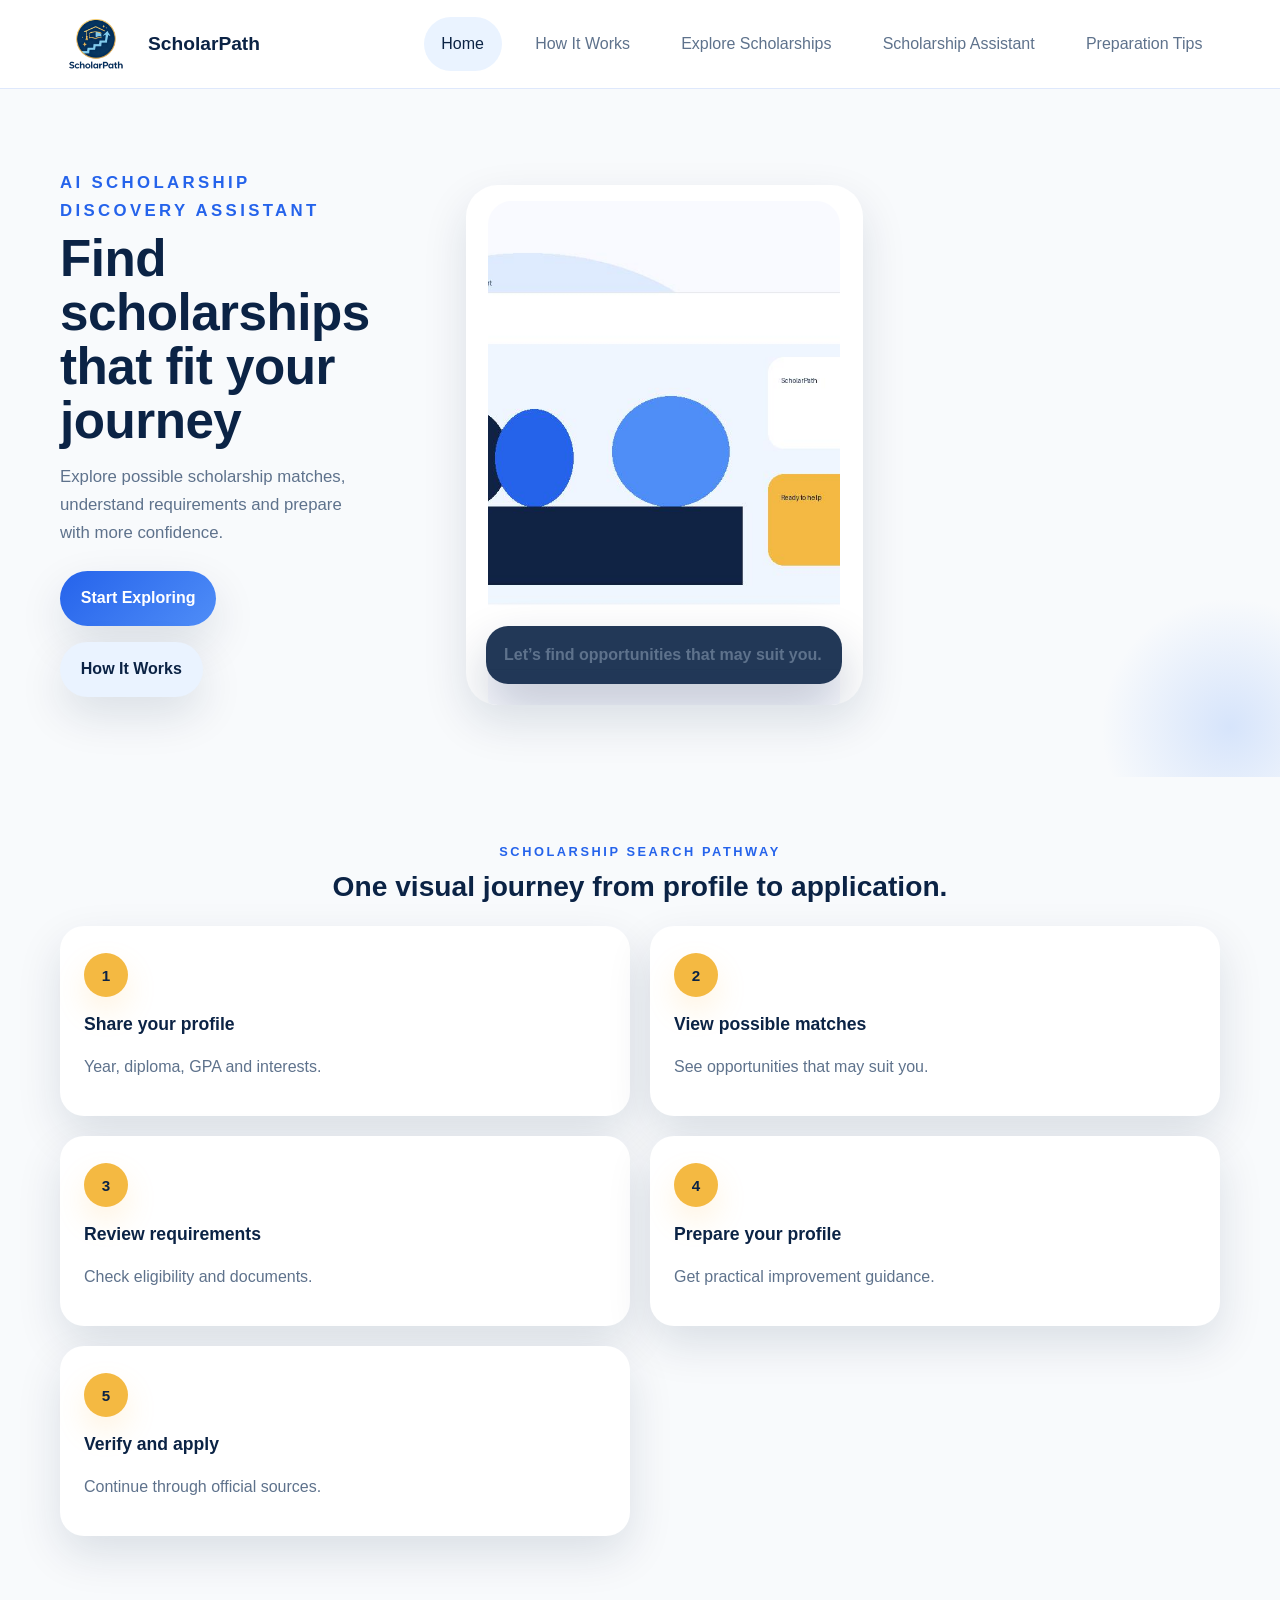
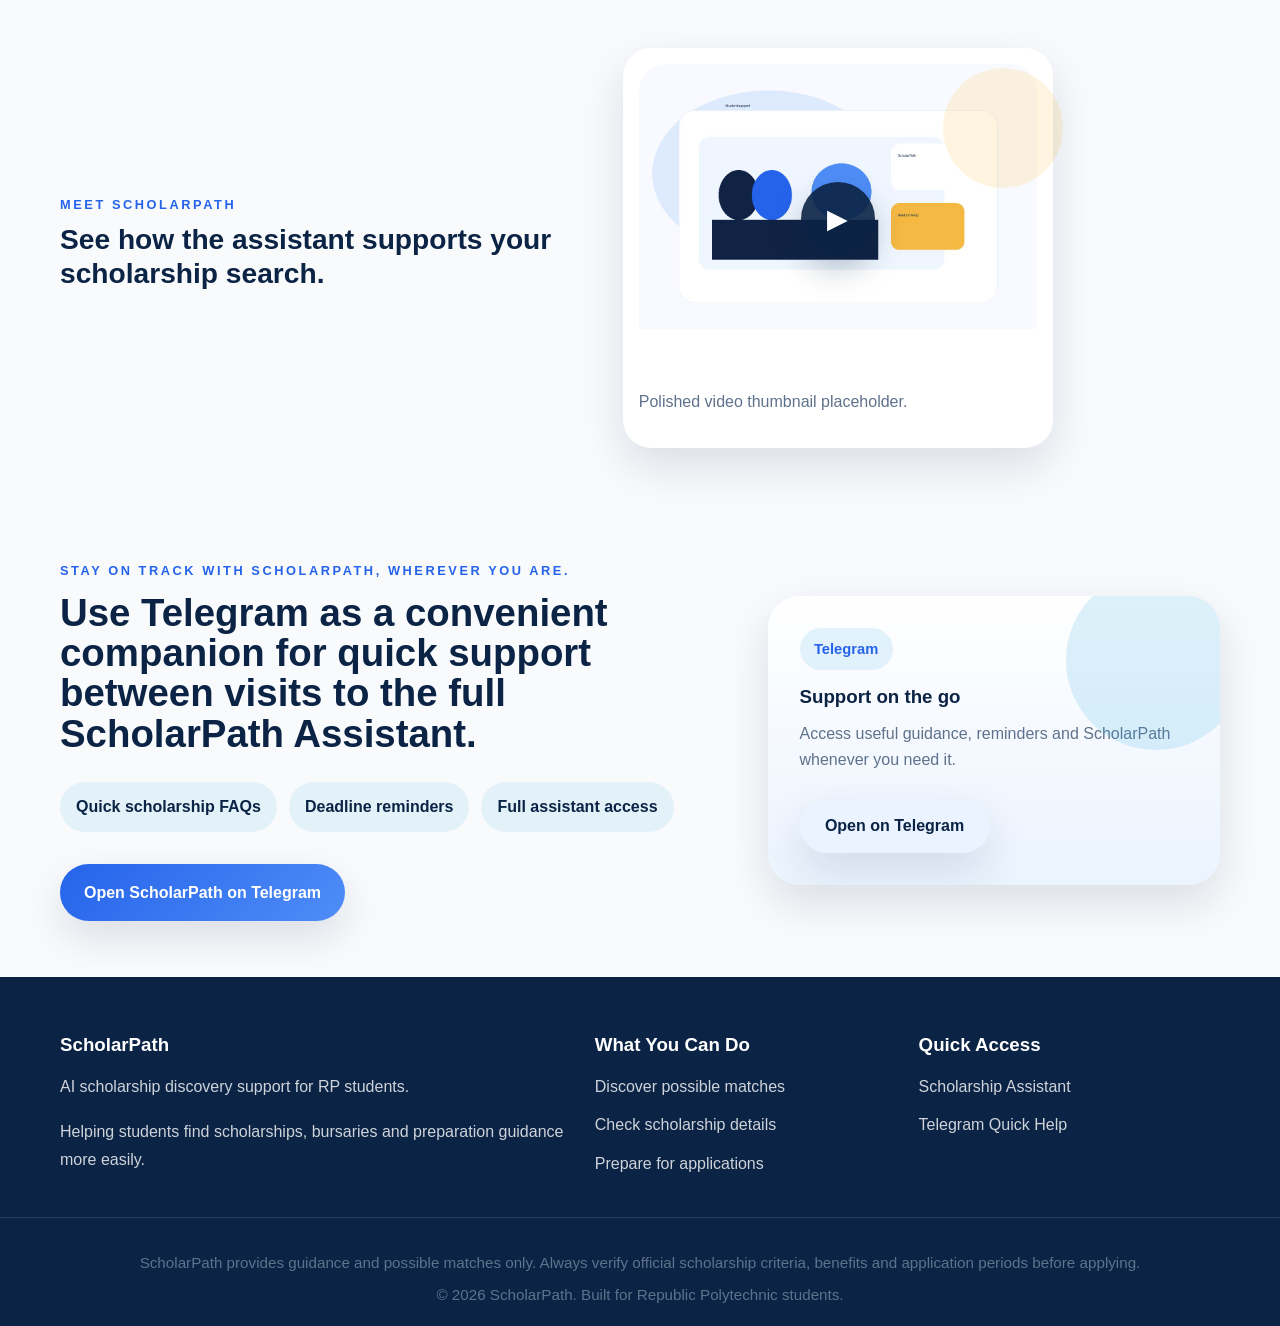
==== commit f3622db7: "Commit updated ScholarPath pages and styles" ====
--- a/index.html
+++ b/index.html
@@ -53,21 +53,37 @@
       </section>
 
       <section class="section journey-section">
-        <div class="container journey-flow reveal">
-          <div class="journey-step">
-            <span class="journey-number">1</span>
-            <h3>AI Scholarship Matching</h3>
-            <p>Receive personalised scholarship recommendations.</p>
+        <div class="container">
+          <div class="section-heading center reveal">
+            <p class="eyebrow">Scholarship Search Pathway</p>
+            <h2>One visual journey from profile to application.</h2>
           </div>
-          <div class="journey-step journey-highlight">
-            <span class="journey-number">2</span>
-            <h3>Eligibility Checker</h3>
-            <p>Instantly see whether you're eligible.</p>
-          </div>
-          <div class="journey-step">
-            <span class="journey-number">3</span>
-            <h3>Preparation Guidance</h3>
-            <p>Identify practical ways to strengthen your profile.</p>
+          <div class="journey-grid reveal">
+            <article class="journey-card">
+              <div class="journey-card-badge">1</div>
+              <h3>Share your profile</h3>
+              <p>Year, diploma, GPA and interests.</p>
+            </article>
+            <article class="journey-card">
+              <div class="journey-card-badge">2</div>
+              <h3>View possible matches</h3>
+              <p>See opportunities that may suit you.</p>
+            </article>
+            <article class="journey-card">
+              <div class="journey-card-badge">3</div>
+              <h3>Review requirements</h3>
+              <p>Check eligibility and documents.</p>
+            </article>
+            <article class="journey-card">
+              <div class="journey-card-badge">4</div>
+              <h3>Prepare your profile</h3>
+              <p>Get practical improvement guidance.</p>
+            </article>
+            <article class="journey-card">
+              <div class="journey-card-badge">5</div>
+              <h3>Verify and apply</h3>
+              <p>Continue through official sources.</p>
+            </article>
           </div>
         </div>
       </section>
@@ -94,8 +110,8 @@
       <section class="section telegram-promo-section reveal">
         <div class="container telegram-promo-shell">
           <div class="telegram-promo-copy">
-            <p class="eyebrow">ScholarPath Quick Help on Telegram</p>
-            <h2>Get quick scholarship FAQs, set application reminders and open the full ScholarPath Assistant from Telegram.</h2>
+            <p class="eyebrow">Stay on track with ScholarPath, wherever you are.</p>
+            <h2>Use Telegram as a convenient companion for quick support between visits to the full ScholarPath Assistant.</h2>
             <div class="telegram-features">
               <span>Quick scholarship FAQs</span>
               <span>Deadline reminders</span>
@@ -106,8 +122,8 @@
           <div class="telegram-promo-panel">
             <div class="telegram-card">
               <div class="telegram-card-badge">Telegram</div>
-              <h3>Quick help when you need it</h3>
-              <p>Tap into fast answers, reminders, and the full ScholarPath experience from Telegram.</p>
+              <h3>Support on the go</h3>
+              <p>Access useful guidance, reminders and ScholarPath whenever you need it.</p>
               <a class="btn btn-secondary btn-telegram-small" href="https://t.me/ScholarPathHelpBot" target="_blank" rel="noopener noreferrer">Open on Telegram</a>
             </div>
           </div>
@@ -117,29 +133,30 @@
 
     <footer class="site-footer">
       <div class="container footer-content">
-        <div class="footer-brand">
-          <a href="index.html" class="brand brand-footer" aria-label="ScholarPath home">
-            <img src="assets/logo.png" alt="ScholarPath logo" />
-            <span>ScholarPath</span>
-          </a>
-          <p>Helping RP students explore possible opportunities.</p>
+        <div class="footer-column footer-brand-col">
+          <h3>ScholarPath</h3>
+          <p>AI scholarship discovery support for RP students.</p>
+          <p>Helping students find scholarships, bursaries and preparation guidance more easily.</p>
         </div>
-        <div class="footer-links">
-          <h3>Explore</h3>
-          <a href="scholarships.html">Scholarships</a>
-          <a href="assistant.html">Assistant</a>
-          <a href="tips.html">Preparation Tips</a>
-          <a href="https://t.me/ScholarPathHelpBot" target="_blank" rel="noopener noreferrer">Telegram Quick Help</a>
+        <div class="footer-column footer-links-col">
+          <h3>What You Can Do</h3>
+          <ul>
+            <li><a href="assistant.html">Discover possible matches</a></li>
+            <li><a href="scholarships.html">Check scholarship details</a></li>
+            <li><a href="tips.html">Prepare for applications</a></li>
+          </ul>
         </div>
-        <div class="footer-links">
-          <h3>Learn</h3>
-          <a href="index.html">Home</a>
-          <a href="how-it-works.html">How It Works</a>
+        <div class="footer-column footer-access-col">
+          <h3>Quick Access</h3>
+          <ul>
+            <li><a href="assistant.html">Scholarship Assistant</a></li>
+            <li><a href="https://t.me/YOUR_BOT_USERNAME" target="_blank" rel="noopener noreferrer">Telegram Quick Help</a></li>
+          </ul>
         </div>
-        <div class="footer-bottom">
-          <p>Recommendations are possible matches only. Verify details through official sources.</p>
-          <p>© 2026 ScholarPath</p>
-        </div>
+      </div>
+      <div class="footer-bottom">
+        <p>ScholarPath provides guidance and possible matches only. Always verify official scholarship criteria, benefits and application periods before applying.</p>
+        <p>© 2026 ScholarPath. Built for Republic Polytechnic students.</p>
       </div>
     </footer>
 
--- a/styles.css
+++ b/styles.css
@@ -482,10 +482,63 @@
 .assistant-guide,
 .assistant-panel,
 .process-item,
-.notice-card {
+.notice-card,
+.journey-card {
   background: var(--white);
   border-radius: var(--radius);
   box-shadow: var(--shadow);
+}
+
+.journey-grid {
+  display: grid;
+  grid-template-columns: repeat(2, minmax(0, 1fr));
+  gap: 1.25rem;
+}
+
+.journey-card {
+  padding: 1.7rem 1.5rem;
+  display: flex;
+  flex-direction: column;
+  gap: 1rem;
+  min-height: 190px;
+}
+
+.journey-card-badge {
+  width: 44px;
+  height: 44px;
+  min-width: 44px;
+  border-radius: 50%;
+  background: var(--gold);
+  color: var(--navy);
+  font-weight: 800;
+  display: grid;
+  place-items: center;
+  box-shadow: 0 14px 30px rgba(255, 189, 84, 0.18);
+  font-size: 0.95rem;
+}
+
+.journey-card h3 {
+  margin: 0;
+  font-size: 1.1rem;
+  line-height: 1.35;
+}
+
+.journey-card p {
+  margin: 0;
+  color: var(--muted);
+  line-height: 1.8;
+}
+
+@media (max-width: 1024px) {
+  .journey-grid {
+    grid-template-columns: 1fr;
+  }
+}
+
+@media (max-width: 768px) {
+  .journey-card {
+    padding: 1.35rem 1.25rem;
+  }
 }
 
 .card {
@@ -1464,11 +1517,12 @@
 .footer-bottom {
   display: flex;
   flex-wrap: wrap;
-  justify-content: space-between;
+  justify-content: center;
   gap: 0.75rem;
   padding-top: 2rem;
   border-top: 1px solid rgba(255, 255, 255, 0.12);
   color: rgba(255, 255, 255, 0.7);
+  text-align: center;
 }
 
 .footer-bottom p {
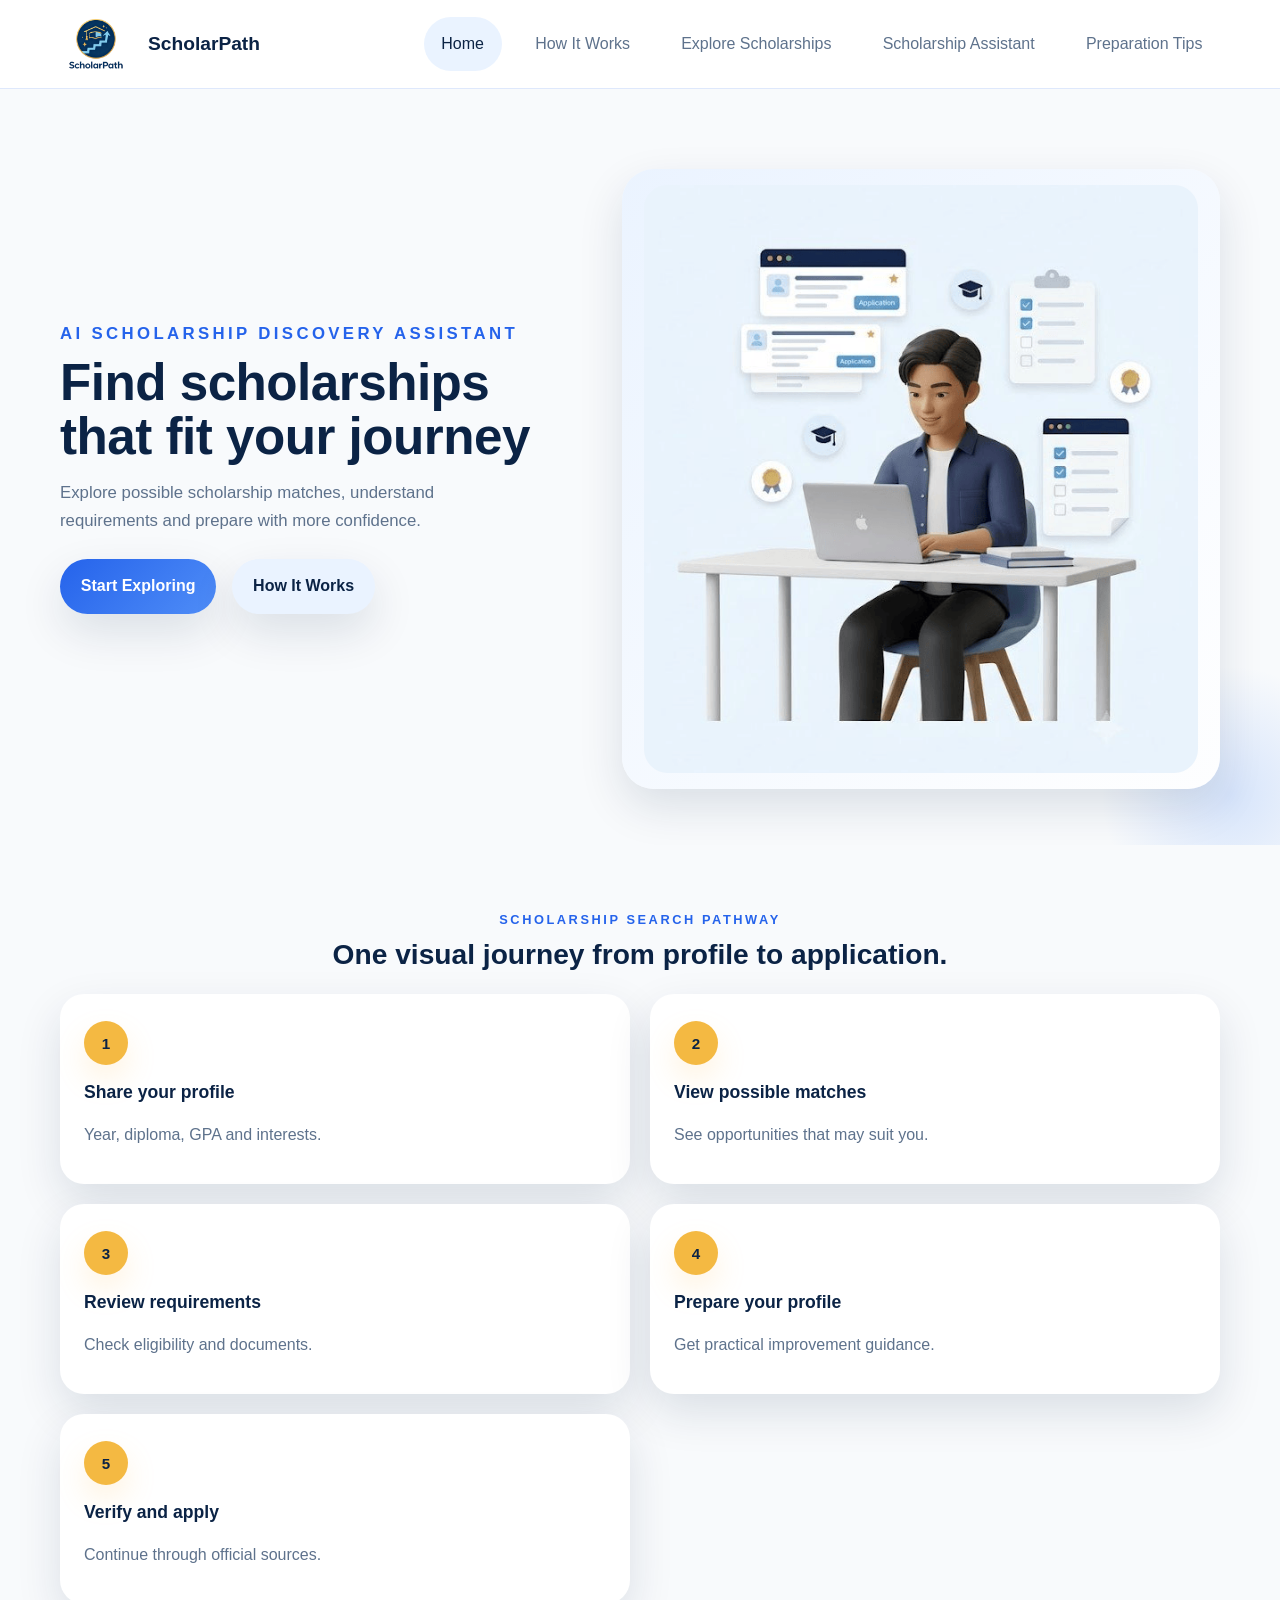
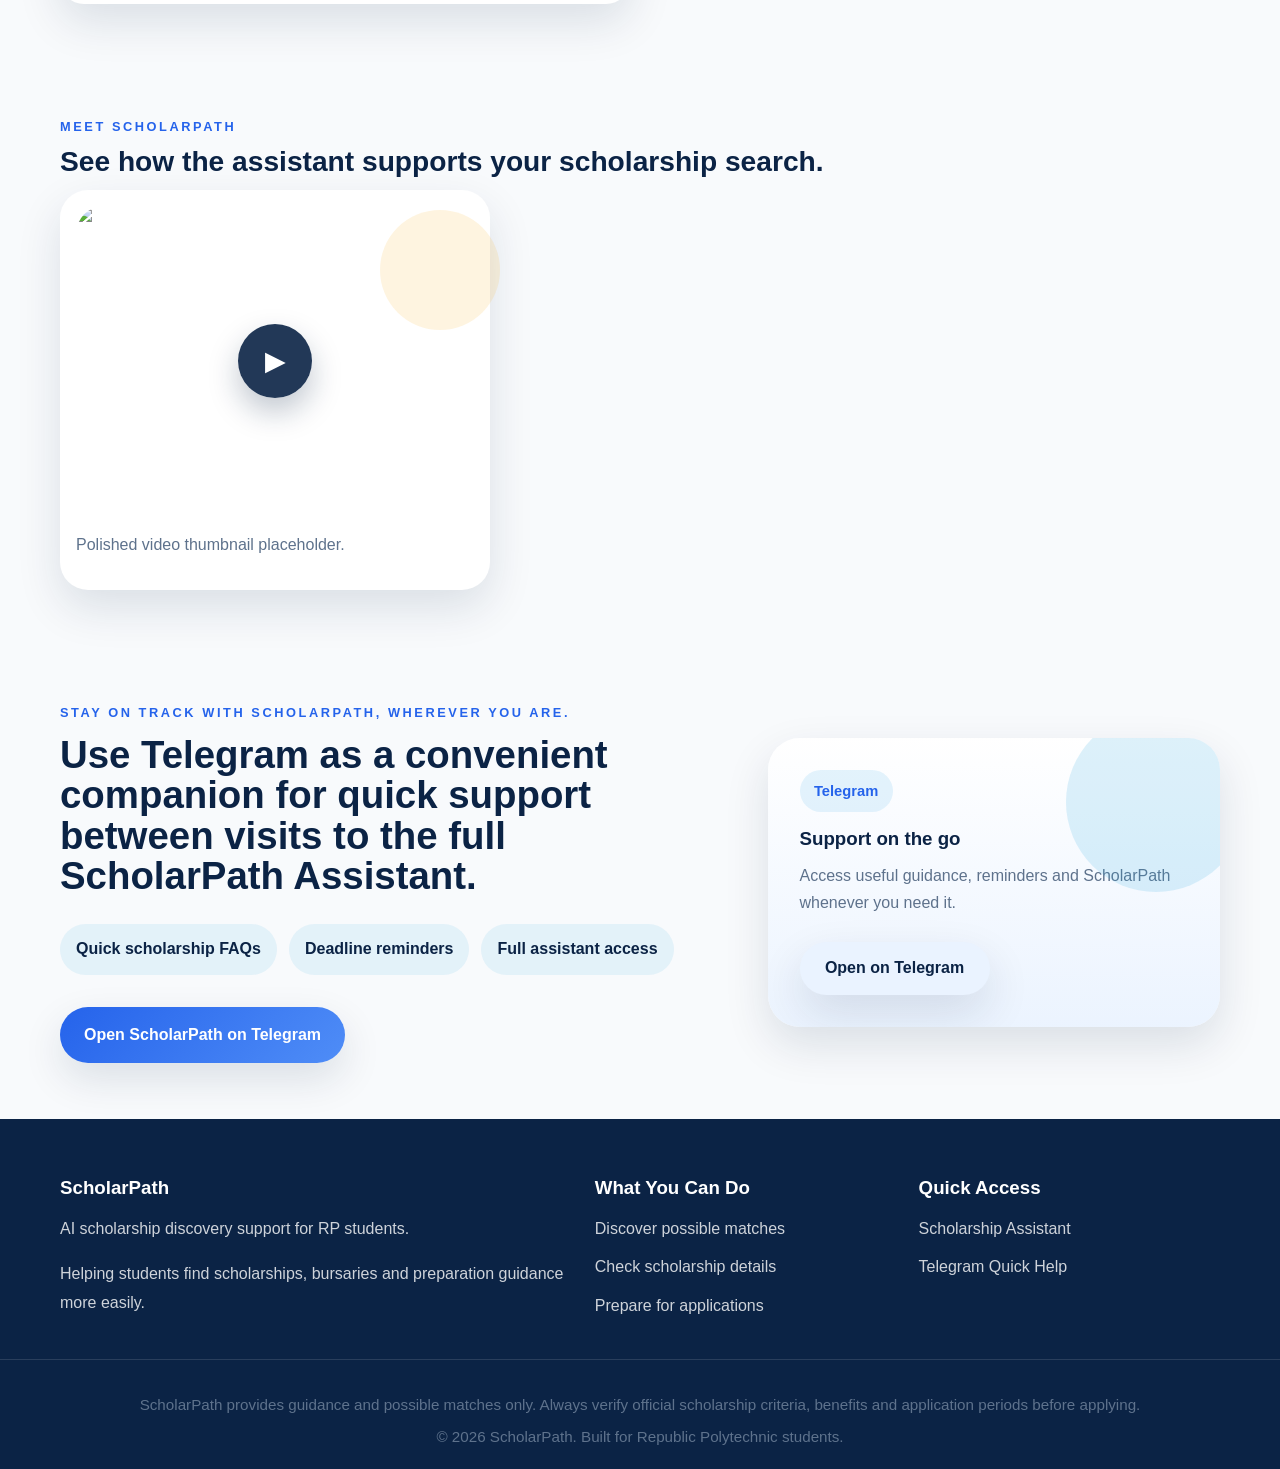
==== commit 47845017: "Update ScholarPath website design and images" ====
--- a/index.html
+++ b/index.html
@@ -42,12 +42,9 @@
           </div>
           <div class="hero-media reveal">
             <div class="hero-image-card">
-              <img src="assets/hero-students.jpg" alt="Students reviewing scholarship guidance in a calm learning space" />
-              <div class="chat-overlay">
-                <p>Let’s find opportunities that may suit you.</p>
-              </div>
+              <img src="assets/hero-scholarship-student.png" alt="Student exploring scholarship applications with ScholarPath" />
+
             </div>
-            
           </div>
         </div>
       </section>
--- a/styles.css
+++ b/styles.css
@@ -1331,21 +1331,134 @@
    line-height: 1.05;
  }
 
-.page-copy h1 {
-  max-width: 600px;
-}
-
-.page-media {
-  min-height: 320px;
-}
-
-.image-frame {
-  width: min(100%, 460px);
-  aspect-ratio: 4 / 3;
-}
-
-.split-section,
-.assistant-showcase,
+.page-hero {
+  padding: 88px 0;
+}
+
+.page-hero > .container {
+  max-width: 1180px;
+  padding-left: clamp(20px, 2.5vw, 32px);
+  padding-right: clamp(20px, 2.5vw, 32px);
+}
+
+.page-hero .split-hero {
+  grid-template-columns: minmax(0, 0.9fr) minmax(500px, 1.1fr);
+  gap: 64px;
+  align-items: center;
+}
+
+.page-hero .hero-copy {
+  max-width: 620px;
+  padding-right: 0;
+}
+
+.page-hero .hero-copy h1 {
+  font-size: clamp(2.6rem, 4.5vw, 4.5rem);
+  line-height: 1.08;
+  max-width: 620px;
+  margin-top: 16px;
+}
+
+.page-hero .hero-copy-text {
+  font-size: clamp(1rem, 1.4vw, 1.15rem);
+  max-width: 560px;
+  margin-top: 24px;
+  margin-bottom: 28px;
+  color: var(--muted);
+  line-height: 1.7;
+}
+
+.page-hero .page-media {
+  display: flex;
+  justify-content: center;
+  align-items: center;
+  width: 100%;
+}
+
+.page-hero .image-frame {
+  position: relative;
+  width: 100%;
+  max-width: 640px;
+  border-radius: 32px;
+  overflow: hidden;
+  background: linear-gradient(135deg, rgba(255, 255, 255, 0.9), rgba(234, 243, 255, 0.95));
+  box-shadow: var(--shadow);
+  padding: 12px;
+}
+
+.page-hero .image-frame::before {
+  content: "";
+  position: absolute;
+  top: -20px;
+  left: -20px;
+  width: 68%;
+  height: 68%;
+  border-radius: 38px;
+  background: rgba(127, 179, 230, 0.18);
+  z-index: -1;
+}
+
+.page-hero .image-frame img {
+  display: block;
+  width: 100%;
+  height: 100%;
+  object-fit: cover;
+  object-position: center;
+  border-radius: 24px;
+}
+
+.page-media .image-frame.document-hero {
+  padding: 0;
+}
+
+.page-media .image-frame.document-hero::before {
+  display: none;
+}
+
+.explore-hero-image {
+  width: 100%;
+  height: 100%;
+  display: block;
+  object-fit: cover;
+  object-position: 42% center;
+}
+
+@media (max-width: 900px) {
+  .page-hero .split-hero {
+    grid-template-columns: 1fr;
+    gap: 3rem;
+  }
+
+  .page-hero .hero-copy {
+    max-width: 100%;
+  }
+
+  .page-hero .image-frame {
+    width: 100%;
+    max-width: 520px;
+    margin: 0 auto;
+  }
+}
+
+@media (max-width: 580px) {
+  .page-hero {
+    padding: 72px 0;
+  }
+
+  .page-hero > .container {
+    padding-left: 20px;
+    padding-right: 20px;
+  }
+
+  .page-hero .image-frame {
+    width: 100%;
+    max-width: 100%;
+  }
+
+  .explore-hero-image {
+    object-position: center;
+  }
+}
 .support-layout {
   display: grid;
   gap: 1.4rem;
@@ -1668,36 +1781,44 @@
 .hero-grid,
 .split-hero {
   display: grid;
-  grid-template-columns: 1fr minmax(760px, 1.4fr);
-  gap: 5rem;
-  align-items: center;
+  grid-template-columns: minmax(0, 0.9fr) minmax(500px, 1.1fr);
+  gap: 56px 72px;
+  align-items: center;
+}
+
+.hero-media {
+  display: flex;
+  justify-content: center;
 }
 
 .hero-image-card {
   position: relative;
-  width: min(100%, 760px);
-  height: 520px;
+  width: 100%;
+  max-width: 620px;
+  height: clamp(420px, 58vw, 620px);
   border-radius: 32px;
   overflow: hidden;
   box-shadow: var(--shadow);
-  background: var(--white);
+  background: linear-gradient(135deg, rgba(234, 243, 255, 0.95), rgba(255,255,255,0.95));
 }
 
 .hero-image-card img {
   width: 100%;
   height: 100%;
   object-fit: cover;
+  object-position: center;
+  display: block;
 }
 
 .chat-overlay {
   position: absolute;
-  left: 1.3rem;
-  right: 1.3rem;
-  bottom: 1.3rem;
+  left: 1.1rem;
+  bottom: 1.1rem;
+  max-width: 320px;
   border-radius: 22px;
   background: rgba(11, 35, 69, 0.9);
   color: var(--white);
-  padding: 1rem 1.1rem;
+  padding: 0.95rem 1rem;
   box-shadow: 0 24px 50px rgba(11, 35, 69, 0.24);
 }
 
@@ -1766,18 +1887,7 @@
 }
 
 .page-media .image-frame.document-hero::before {
-  content: "📄";
-  position: absolute;
-  top: 1rem;
-  left: 1rem;
-  width: 3.4rem;
-  height: 3.4rem;
-  display: grid;
-  place-items: center;
-  border-radius: 18px;
-  background: rgba(244, 185, 66, 0.16);
-  font-size: 1.5rem;
-  color: var(--gold);
+  display: none;
 }
 
 .page-media .image-frame {
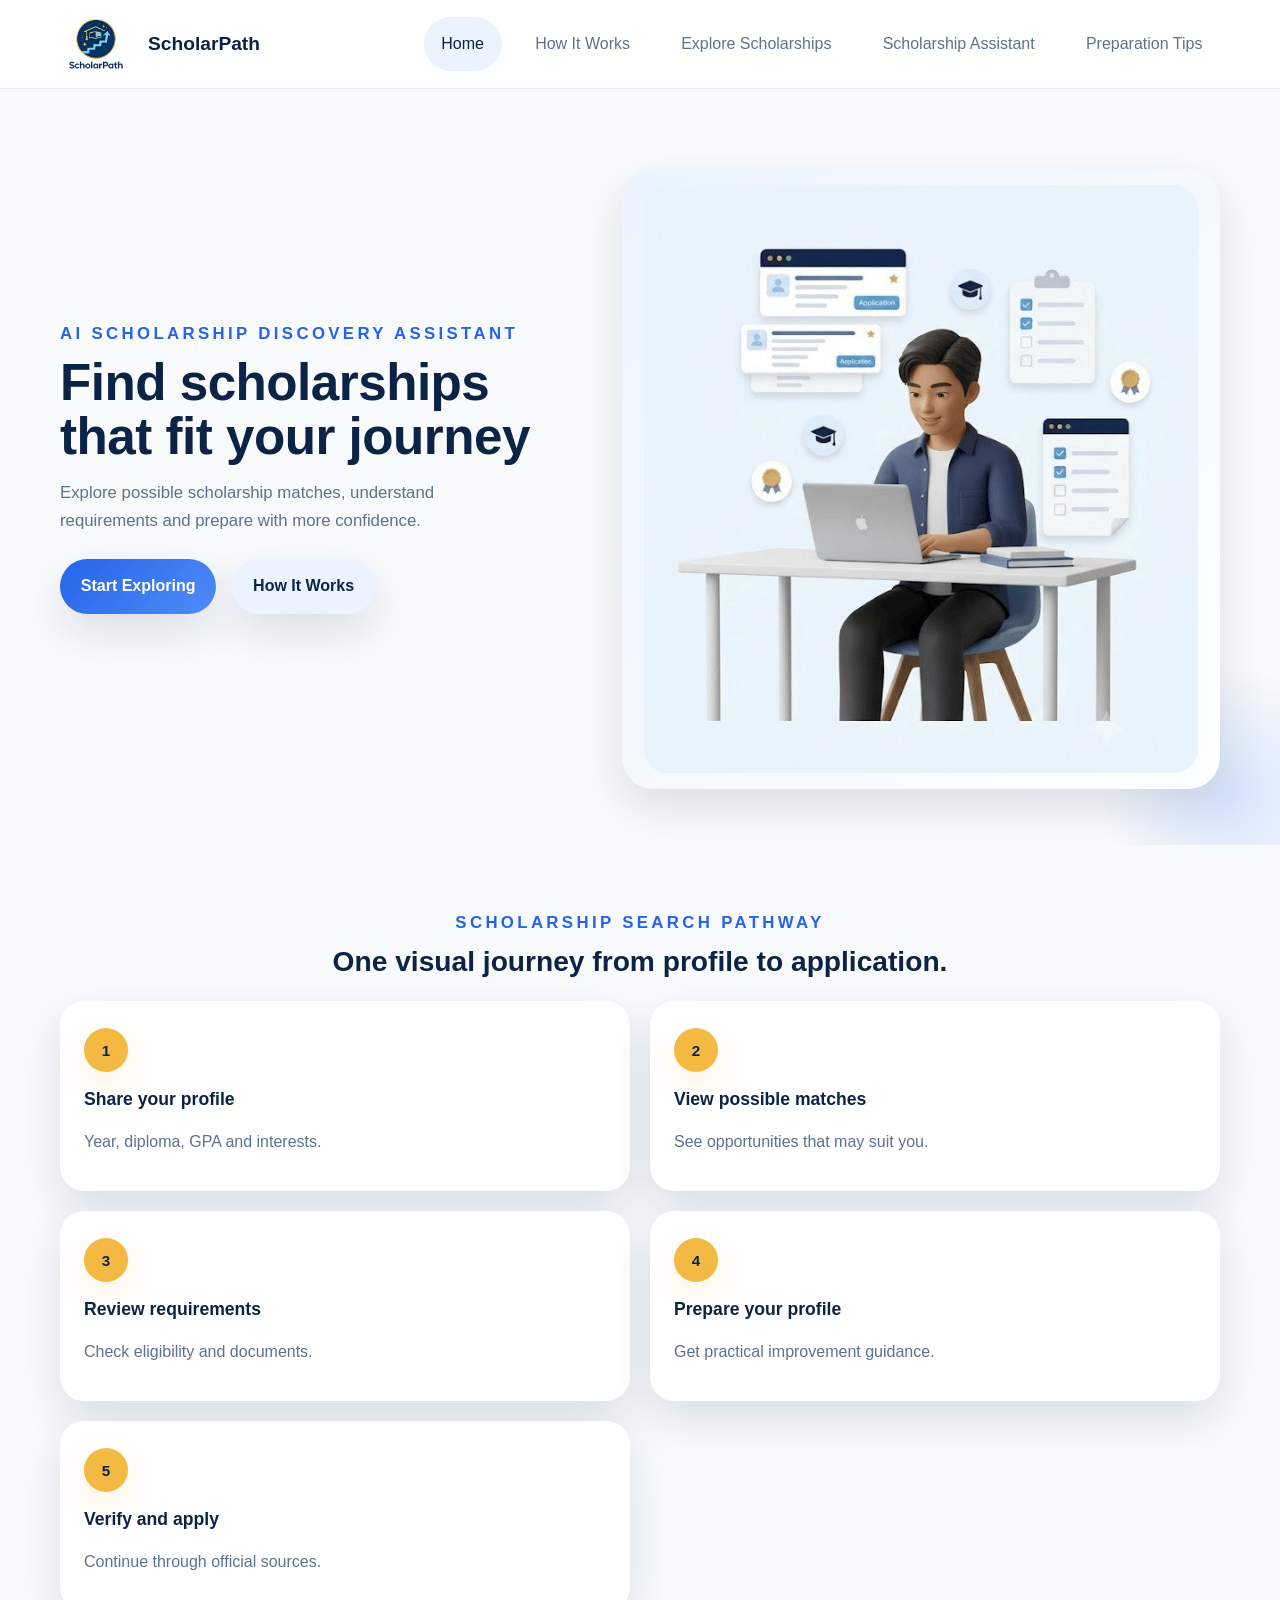
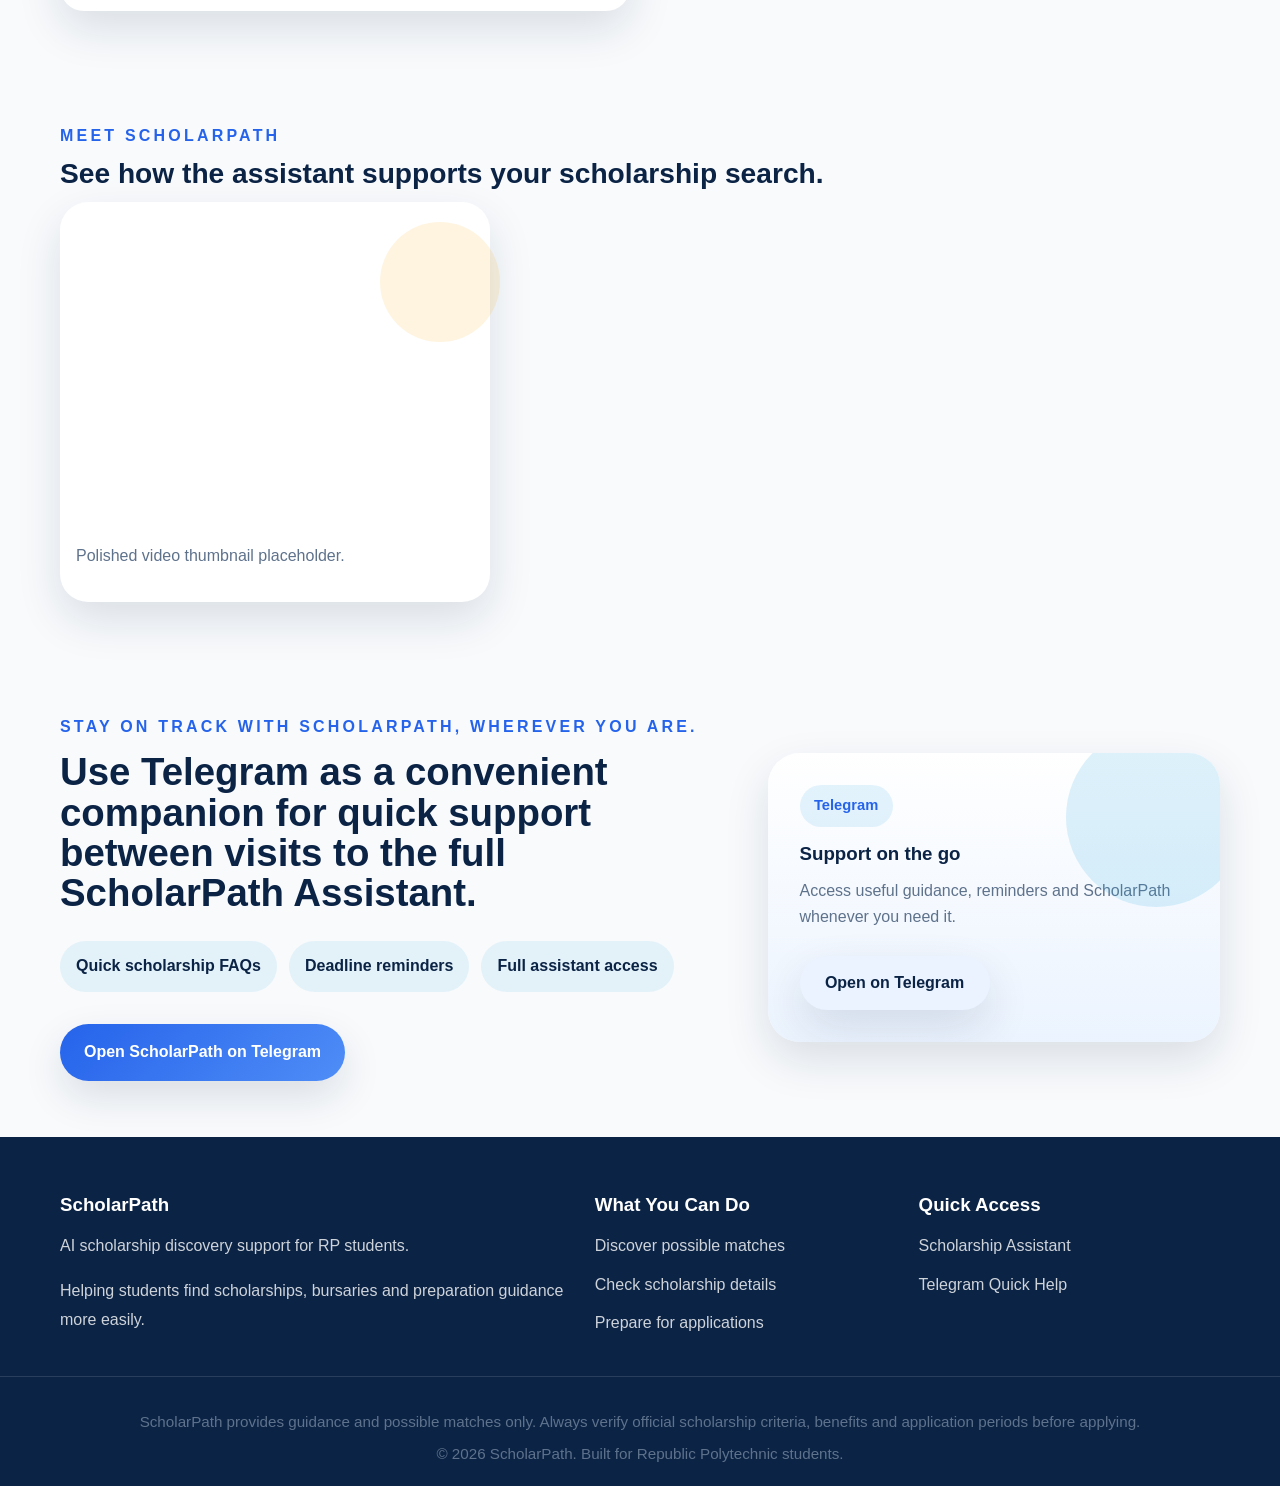
==== commit 6bc69872: "Embed Synthesia intro video in homepage assistant section" ====
--- a/index.html
+++ b/index.html
@@ -92,14 +92,14 @@
             <h2>See how the assistant supports your scholarship search.</h2>
           </div>
           <div class="assistant-preview-card large-preview reveal">
-            <div class="preview-media video-card-placeholder">
-              <img src="assets/hero-students.jpg" alt="Placeholder for ScholarPath introduction video" />
-              <div class="play-button" aria-hidden="true">▶</div>
+            <div class="preview-media">
+              <div style="position: relative; overflow: hidden; aspect-ratio: 16/9;">
+                <iframe src="https://share.synthesia.io/embeds/videos/86f7e29f-0b97-48db-bf0d-6b867061f6ec" loading="lazy" title="Synthesia video player - ScholarPath Avatar video" allowfullscreen allow="encrypted-media; fullscreen; microphone; screen-wake-lock;" style="position: absolute; width: 100%; height: 100%; top: 0; left: 0; border: none; padding: 0; margin: 0; overflow:hidden;"></iframe>
+              </div>
             </div>
             <div class="preview-caption">
               <p>Polished video thumbnail placeholder.</p>
             </div>
-            <!-- HeyGen video embed will be inserted here -->
           </div>
         </div>
       </section>
--- a/styles.css
+++ b/styles.css
@@ -100,7 +100,7 @@
   align-items: center;
   gap: 0.75rem;
   font-weight: 700;
-  font-size: 1.1rem;
+  font-size: 1.35rem;
   color: var(--navy);
 }
 
@@ -447,6 +447,16 @@
   margin-bottom: 0.5rem;
 }
 
+.journey-section .eyebrow {
+  font-size: clamp(1.05rem, 1.2vw, 1.25rem);
+}
+
+.assistant-showcase .eyebrow,
+.page-hero .eyebrow,
+.pathway-section .eyebrow {
+  font-size: 1rem;
+}
+
 h1,
 h2,
 h3 {
@@ -644,6 +654,10 @@
   max-width: 680px;
 }
 
+.telegram-promo-copy .eyebrow {
+  font-size: 1rem;
+}
+
 .telegram-promo-copy h2 {
   margin-top: 0.75rem;
   max-width: 680px;
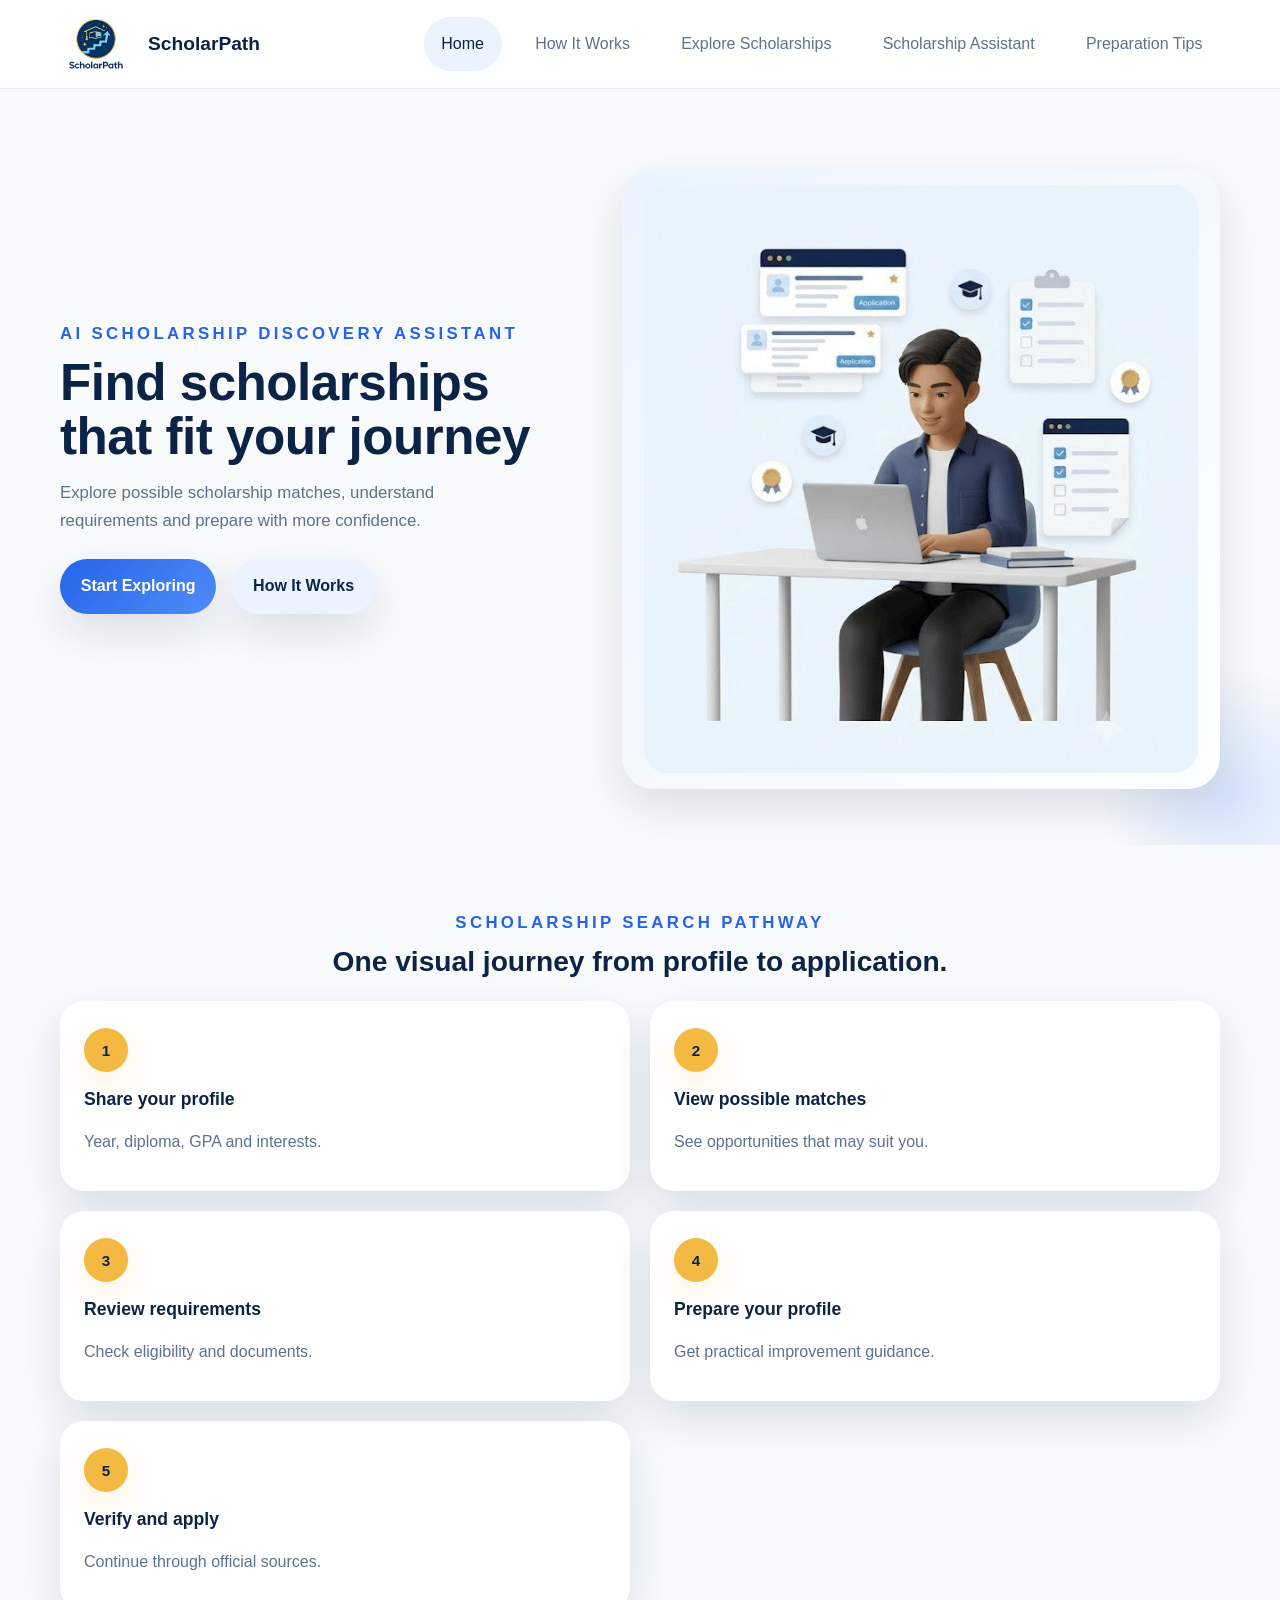
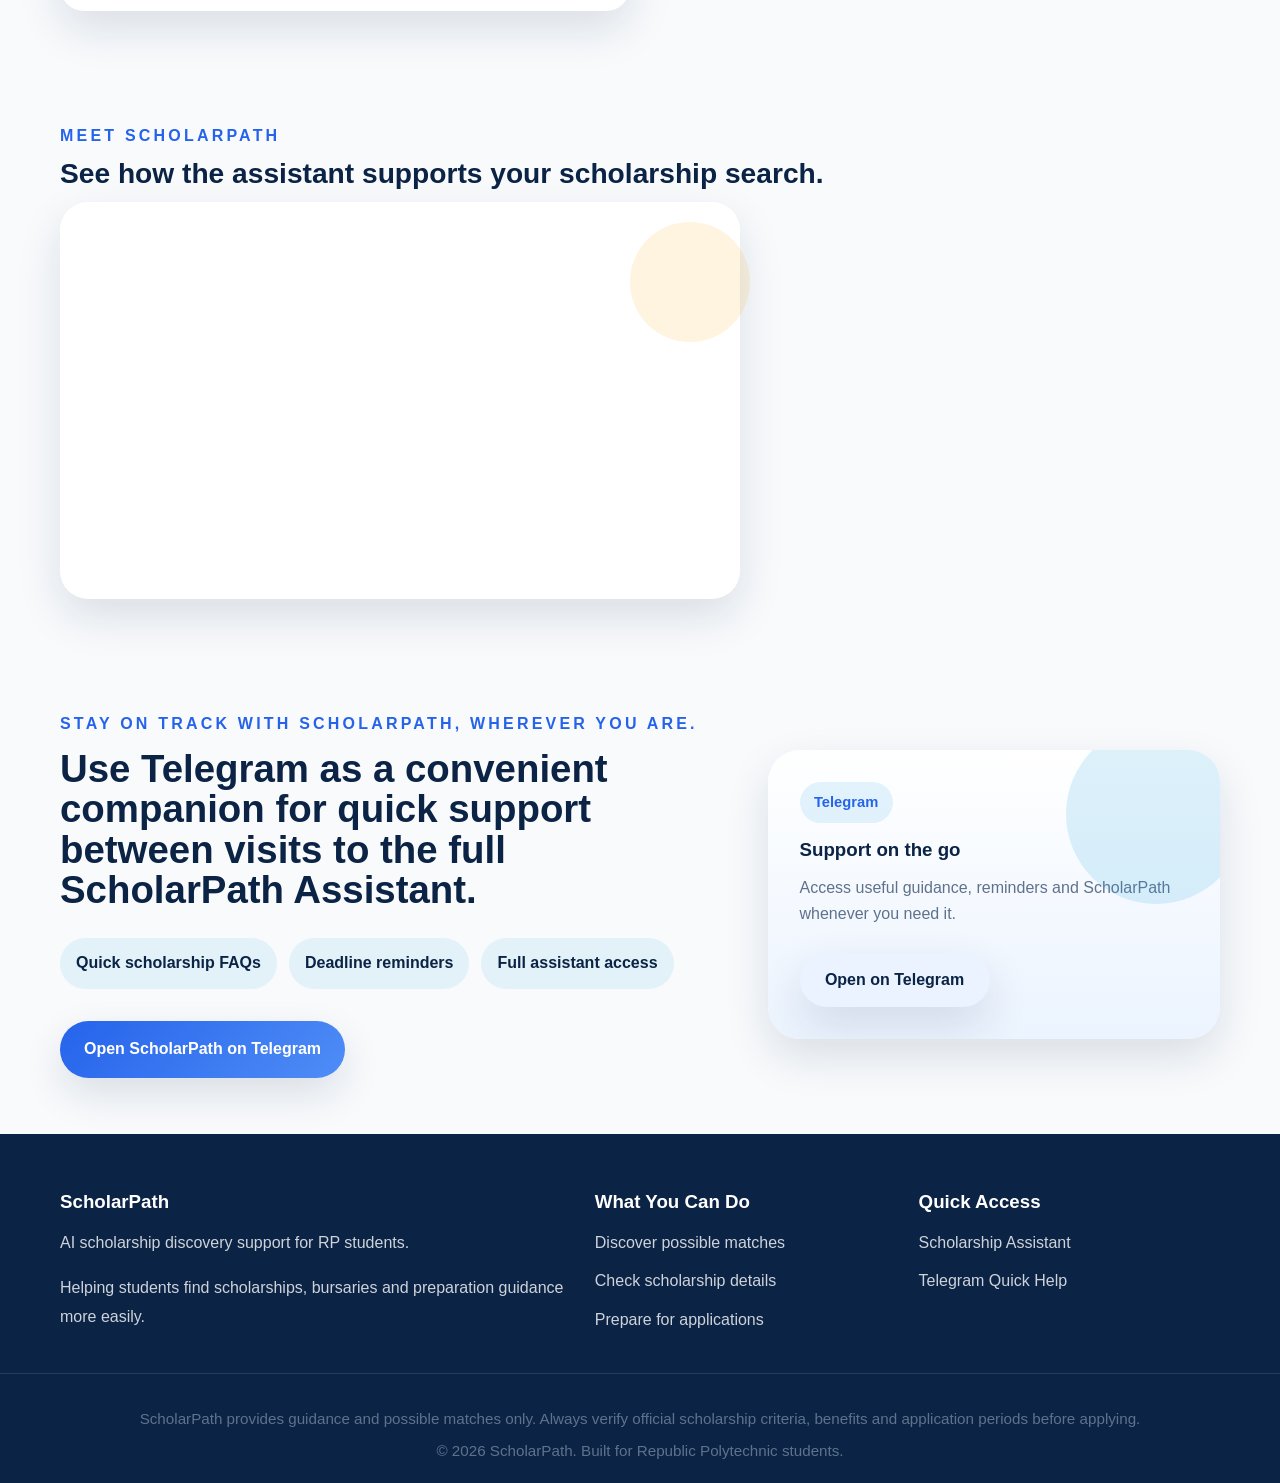
==== commit 2c7a5a5a: "Remove video caption and enlarge assistant preview video" ====
--- a/index.html
+++ b/index.html
@@ -97,9 +97,7 @@
                 <iframe src="https://share.synthesia.io/embeds/videos/86f7e29f-0b97-48db-bf0d-6b867061f6ec" loading="lazy" title="Synthesia video player - ScholarPath Avatar video" allowfullscreen allow="encrypted-media; fullscreen; microphone; screen-wake-lock;" style="position: absolute; width: 100%; height: 100%; top: 0; left: 0; border: none; padding: 0; margin: 0; overflow:hidden;"></iframe>
               </div>
             </div>
-            <div class="preview-caption">
-              <p>Polished video thumbnail placeholder.</p>
-            </div>
+            
           </div>
         </div>
       </section>
--- a/styles.css
+++ b/styles.css
@@ -325,7 +325,7 @@
 }
 
 .assistant-preview-card {
-  width: min(100%, 430px);
+  width: min(100%, 680px);
   padding: 1.4rem;
   border-radius: 28px;
   background: linear-gradient(135deg, var(--navy), var(--blue));
@@ -875,7 +875,7 @@
 
   .btn-telegram,
   .btn-telegram-small {
-    width: 100%;
+   100%;
     justify-content: center;
   }
 }
